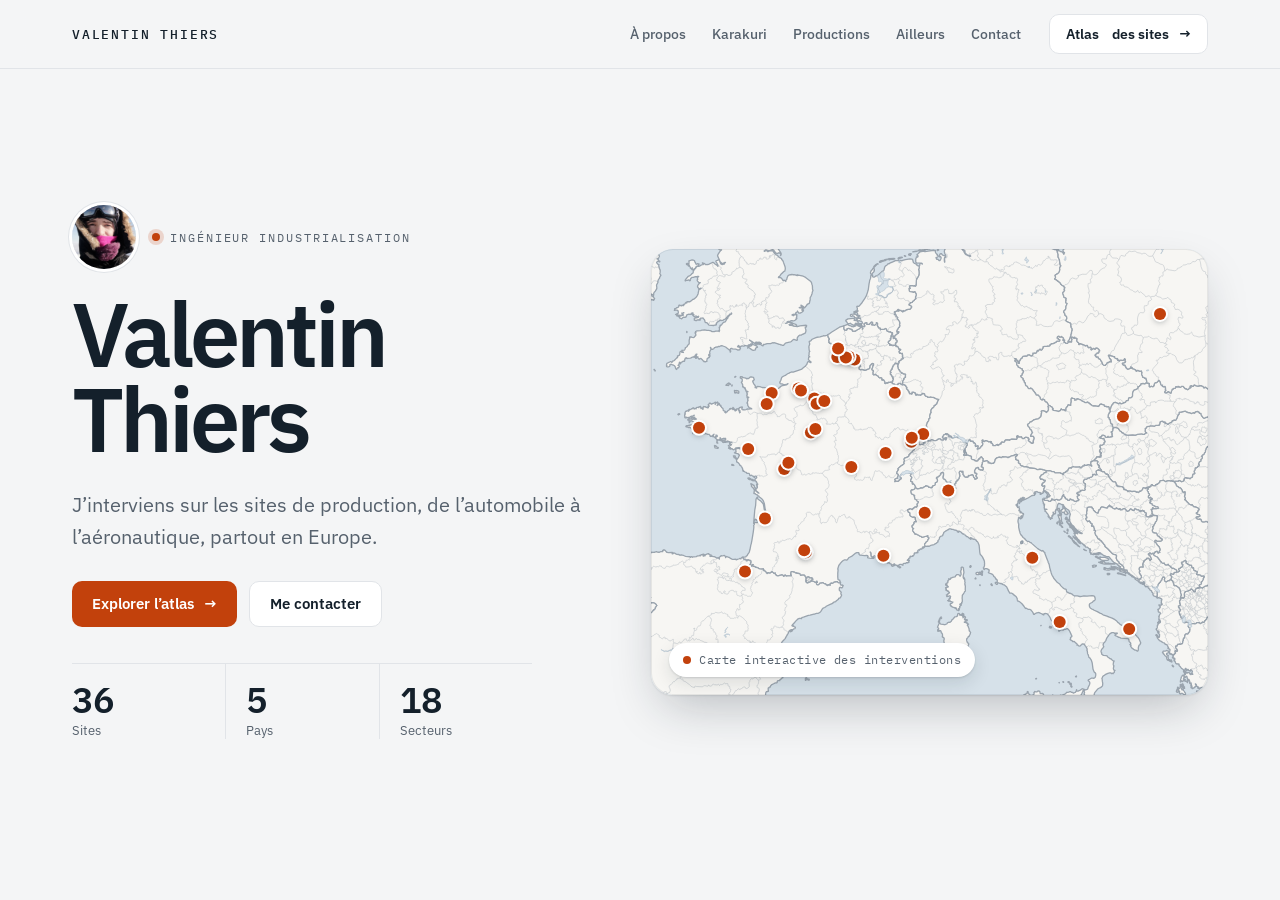
==== index.html @ 8c4d852d "Portfolio : profil, atlas des sites industriels et programmes rétro Co-Authored-By: Claude Opus 5.5 " ====
<!doctype html>
<html lang="fr">
<head>
<meta charset="utf-8">
<meta name="viewport" content="width=device-width, initial-scale=1">
<title>Valentin Thiers — Ingénieur industrialisation</title>
<meta name="description" content="Valentin Thiers, ingénieur industrialisation : Karakuri Kaizen®, amélioration continue et interventions sur sites de production en Europe.">
<link rel="icon" href="data:image/svg+xml,%3Csvg xmlns='http://www.w3.org/2000/svg' viewBox='0 0 32 32'%3E%3Ccircle cx='16' cy='16' r='11' fill='%23C2410C'/%3E%3C/svg%3E">
<link rel="preconnect" href="https://fonts.googleapis.com">
<link href="https://fonts.googleapis.com/css2?family=IBM+Plex+Mono:wght@400;500;600&family=IBM+Plex+Sans:wght@400;500;600;700&display=swap" rel="stylesheet">
<link rel="stylesheet" href="app/profil.css">
<link rel="stylesheet" href="app/retro/retro.css">
</head>
<body>

<header class="top">
  <div class="wrap top-in">
    <a class="brand mono" href="#/" id="brand"></a>
    <nav class="nav" aria-label="Pages">
      <button class="nav-menu" id="nav-menu" type="button" aria-expanded="false" aria-controls="nav-links">Menu</button>
      <div class="nav-links" id="nav-links"></div>
      <a class="btn-2" href="atlas.html" aria-label="Atlas des sites">Atlas<span class="hide-sm">&nbsp;des sites</span> <span aria-hidden="true">→</span></a>
    </nav>
  </div>
  <span class="prog" id="prog" aria-hidden="true"></span>
</header>

<!-- Chaque section est une page plein écran ; on passe de l'une à l'autre
     à la molette, au clavier (← →), d'un glissement du doigt ou via le menu. -->
<main class="stage" id="stage">

  <!-- Accueil -->
  <section class="page" id="accueil" aria-label="Accueil">
    <div class="page-in">
      <div class="hero wrap">
        <div class="hero-text">
          <div class="who">
            <img class="photo" id="photo" alt="" hidden>
            <div class="kicker mono"><span class="dot"></span><span id="fonction"></span></div>
          </div>
          <h1 id="nom"></h1>
          <p class="lead" id="accroche"></p>
          <div class="actions">
            <a class="btn" href="atlas.html">Explorer l’atlas <span aria-hidden="true">→</span></a>
            <a class="btn-2" href="#/contact" id="cta-contact">Me contacter</a>
          </div>
          <dl class="stats">
            <div><dt>Sites</dt><dd id="st-sites">0</dd></div>
            <div><dt>Pays</dt><dd id="st-countries">0</dd></div>
            <div><dt>Secteurs</dt><dd id="st-sectors">0</dd></div>
          </dl>
        </div>

        <a class="mini" id="mini" href="atlas.html" aria-label="Ouvrir l’atlas des sites industriels">
          <div class="mini-stage">
            <div class="mini-layer" id="mini-layer">
              <img id="mini-base" alt="" draggable="false">
              <img src="carte/regions.svg" class="mini-reg" alt="" draggable="false">
            </div>
            <div class="mini-dots" id="mini-dots"></div>
          </div>
          <span class="mini-tag mono" id="mini-tag"></span>
          <span class="mini-open">Ouvrir l’atlas <span aria-hidden="true">↗</span></span>
        </a>
      </div>
    </div>
  </section>

  <!-- À propos : quatre facettes -->
  <section class="page" id="a-propos" data-nav="À propos">
    <div class="page-in">
      <div class="quads">
        <article class="quad q-inge" id="q-inge">
          <div class="q-head">
            <p class="sec-label mono"><span class="sec-num"></span>À propos</p>
            <h2 class="q-title" id="qi-title"></h2>
            <p class="q-sub" id="qi-sub"></p>
          </div>
          <ol class="frise" id="qi-frise"></ol>
          <dl class="cartouche mono" id="qi-cart"></dl>
        </article>

        <article class="quad q-mont" id="q-mont">
          <div class="q-photos" id="qm-photos" aria-hidden="true"></div>
          <div class="q-head">
            <h2 class="q-title" id="qm-title"></h2>
            <p class="q-sub" id="qm-sub"></p>
          </div>
        </article>

        <article class="quad q-charp" id="q-charp">
          <div class="q-bg" id="qc-bg" aria-hidden="true"></div>
          <div class="q-head">
            <h2 class="q-title" id="qc-title"></h2>
            <p class="q-sub" id="qc-sub"></p>
          </div>
          <ul class="cotes" id="qc-cotes"></ul>
          <ul class="habs mono" id="qc-habs" aria-label="Habilitations"></ul>
        </article>

        <article class="quad q-code" id="q-code">
          <div class="q-head">
            <h2 class="q-title" id="qd-title"></h2>
            <p class="q-sub" id="qd-sub"></p>
          </div>
          <div class="term">
            <div class="term-bar mono" aria-hidden="true"><i></i><i></i><i></i><span>valentin@atlas : ~/fun-projects</span></div>
            <div class="term-body mono" id="qd-term"></div>
          </div>
        </article>
      </div>
    </div>
  </section>

  <!-- Karakuri Kaizen -->
  <section class="page" id="karakuri" data-nav="Karakuri">
    <div class="page-in band-light">
      <div class="kk-bg" id="kk-bg" aria-hidden="true" hidden></div>
      <div class="kk-bg2" id="kk-bg2" aria-hidden="true" hidden></div>
      <div class="sec wrap">
        <div class="sec-label mono"><span class="sec-num"></span>Karakuri Kaizen®</div>
        <div class="sec-body">
          <div class="kk-head">
            <h2 class="sec-title" id="kk-title"></h2>
            <p class="kk-intro" id="kk-intro"></p>
          </div>
          <ol class="steps" id="kk-steps"></ol>
          <dl class="figures" id="kk-figures"></dl>
          <article class="case" id="kk-case"></article>
        </div>
      </div>
    </div>
  </section>

  <!-- Productions -->
  <section class="page" id="productions" data-nav="Productions">
    <div class="page-in">
      <div class="sec wrap">
        <div class="pj-side">
          <div class="sec-label mono"><span class="sec-num"></span>Productions</div>
          <!-- figure en fond de colonne : estompée, révélée au clic -->
          <button class="pj-fig" id="pj-fig" type="button" aria-pressed="false" hidden>
            <img id="pj-fig-img" alt="" draggable="false">
            <span class="pj-cap"><span class="pj-num mono" id="pj-fig-num"></span><b id="pj-fig-title"></b><span id="pj-fig-text"></span></span>
          </button>
        </div>
        <div class="sec-body">
          <ul class="docs" id="pj-docs"></ul>
        </div>
      </div>
    </div>
  </section>

  <!-- Ailleurs -->
  <section class="page page-dark" id="ailleurs" data-nav="Ailleurs">
    <div class="page-in away">
      <div class="away-bgs" id="ai-bgs" aria-hidden="true"></div>
      <div class="away-shade" aria-hidden="true"></div>
      <div class="sec wrap">
        <div class="sec-label mono"><span class="sec-num"></span>Ailleurs</div>
        <div class="sec-body">
          <p class="away-intro" id="ai-intro"></p>
          <div class="away-grid">
            <ol class="away-list" id="ai-list"></ol>
            <div class="away-photo" id="ai-photos" aria-hidden="true"></div>
          </div>
        </div>
      </div>
    </div>
  </section>

  <!-- Contact -->
  <section class="page page-dark" id="contact" data-nav="Contact">
    <div class="page-in contact">
      <div class="wrap sec">
        <div class="sec-label mono"><span class="sec-num"></span>Contact</div>
        <div class="sec-body">
          <h2 class="c-title" id="c-title"></h2>
          <a class="c-mail" id="c-mail" hidden></a>
          <div class="c-links" id="c-links"></div>
          <p class="c-note mono" id="c-note"></p>
        </div>
      </div>
      <footer class="foot wrap mono">
        <span id="copy"></span>
        <span>Fond de carte : Natural Earth</span>
      </footer>
    </div>
  </section>
</main>
<script src="mes-sites.js"></script>
<script src="mon-profil.js"></script>
<script src="app/retro/tk-colors.js"></script>
<script src="app/retro/sources.js"></script>
<script src="app/retro/retro.js"></script>
<script src="app/profil.js"></script>
</body>
</html>
---- app/profil.css ----
/* Page profil — mêmes couleurs et polices que l'atlas */
:root {
  --accent: #C2410C;
  --page: #F4F5F6; --panel: #FFFFFF; --ink: #14202B; --muted: #56616D; --line: #E1E4E8;
  --chip: #ECEFF2; --sea: #D6E1E9;
  --band: #14202B; --band-ink: #F2F4F6; --band-muted: #A3AEB9; --band-line: #2A3743;
  --shadow: 0 1px 2px rgba(20,32,43,.10), 0 20px 50px -12px rgba(20,32,43,.28);
  --hover: rgba(120,130,140,.14);
}
:root[data-theme="dark"] {
  --page: #0B1117; --panel: #10171E; --ink: #E9EDF1; --muted: #9AA6B2; --line: #222D38;
  --chip: #1A232D; --sea: #0E151C;
  --band: #151D25; --band-ink: #E9EDF1; --band-muted: #9AA6B2; --band-line: #26313C;
  --shadow: 0 1px 2px rgba(0,0,0,.5), 0 20px 50px -12px rgba(0,0,0,.6);
  --hover: rgba(160,170,180,.14);
}

* { box-sizing: border-box; }
[hidden] { display: none !important; }
html, body { height: 100%; }
body {
  margin: 0; overflow: hidden; font-family: 'IBM Plex Sans', system-ui, -apple-system, 'Segoe UI', sans-serif;
  background: var(--page); color: var(--ink); -webkit-font-smoothing: antialiased;
}
.mono { font-family: 'IBM Plex Mono', ui-monospace, 'SFMono-Regular', Menlo, monospace; }
a { color: inherit; }
a:focus-visible { outline: 2px solid #2563EB; outline-offset: 3px; border-radius: 4px; }
.wrap { width: 100%; max-width: 1200px; margin: 0 auto; padding-left: 32px; padding-right: 32px; }

/* ---------- Boutons ---------- */
.btn, .btn-2 { height: 46px; padding: 0 20px; border-radius: 10px; display: inline-flex; align-items: center; gap: 10px; font-size: 15px; font-weight: 600; text-decoration: none; white-space: nowrap; transition: filter .15s, background-color .15s, transform .15s; }
.btn { background: var(--accent); color: #fff; }
.btn:hover { filter: brightness(1.08); }
.btn-2 { border: 1px solid var(--line); background: var(--panel); }
.btn-2:hover { background: var(--hover); }
.btn span, .btn-2 span { transition: transform .2s; }
.btn:hover span, .btn-2:hover span { transform: translateX(3px); }

/* ---------- En-tête ---------- */
.top { position: fixed; top: 0; left: 0; right: 0; z-index: 20; background: color-mix(in srgb, var(--page) 88%, transparent); backdrop-filter: saturate(1.4) blur(12px); -webkit-backdrop-filter: saturate(1.4) blur(12px); border-bottom: 1px solid var(--line); }
.prog { position: absolute; left: 0; bottom: -1px; height: 2px; width: 100%; background: var(--accent); transform-origin: left; transform: scaleX(var(--p, 0)); transition: transform .75s cubic-bezier(.65,0,.25,1); }
.top-in { height: 68px; display: flex; align-items: center; justify-content: space-between; gap: 16px; }
.brand { font-size: 13px; font-weight: 500; letter-spacing: .14em; text-transform: uppercase; text-decoration: none; }
.nav { display: flex; align-items: center; gap: 28px; font-size: 14px; font-weight: 500; }
.nav-links { display: flex; align-items: center; gap: 26px; }
.nav-links a { text-decoration: none; color: var(--muted); transition: color .15s; }
.nav-links a { position: relative; }
.nav-links a:hover, .nav-links a.on { color: var(--ink); }
.nav-links a.on::after { content: ''; position: absolute; left: 0; right: 0; bottom: -8px; height: 2px; border-radius: 2px; background: var(--accent); }
.nav .btn-2 { height: 40px; padding: 0 16px; font-size: 14px; }
.nav { position: relative; }
.nav-menu { display: none; height: 40px; padding: 0 14px; border: 1px solid var(--line); border-radius: 10px; background: var(--panel); color: var(--ink); font: inherit; font-size: 14px; font-weight: 500; cursor: pointer; }
.nav-menu[aria-expanded="true"] { background: var(--hover); }

/* ---------- Accueil ---------- */
.hero { display: grid; grid-template-columns: minmax(0, 1fr) minmax(0, 1.08fr); align-items: center; gap: 64px; padding-top: 40px; padding-bottom: 64px; }
.hero-text { display: flex; flex-direction: column; gap: 28px; }
.who { display: flex; align-items: center; gap: 16px; }
.photo { width: 64px; height: 64px; border-radius: 50%; object-fit: cover; box-shadow: 0 0 0 3px var(--panel), 0 0 0 4px var(--line); }
.kicker { display: flex; align-items: center; gap: 10px; font-size: 12px; letter-spacing: .16em; text-transform: uppercase; color: var(--muted); }
.kicker .dot { width: 8px; height: 8px; border-radius: 50%; background: var(--accent); box-shadow: 0 0 0 4px color-mix(in srgb, var(--accent) 18%, transparent); }
h1 { margin: -6px 0 0; font-size: clamp(48px, 7vw, 96px); line-height: .95; font-weight: 600; letter-spacing: -.045em; text-wrap: balance; }
.lead { margin: 0; max-width: 30em; font-size: clamp(18px, 1.6vw, 21px); line-height: 1.55; color: var(--muted); text-wrap: pretty; }
.actions { display: flex; flex-wrap: wrap; gap: 12px; }
.stats { margin: 8px 0 0; display: grid; grid-template-columns: repeat(3, minmax(0, 1fr)); max-width: 460px; border-top: 1px solid var(--line); }
.stats > div { padding: 18px 0 0 20px; border-left: 1px solid var(--line); display: flex; flex-direction: column-reverse; gap: 4px; }
.stats > div:first-child { padding-left: 0; border-left: 0; }
.stats dd { margin: 0; font-size: 36px; font-weight: 600; letter-spacing: -.03em; line-height: 1; font-variant-numeric: tabular-nums; }
.stats dt { font-size: 13px; color: var(--muted); }

/* ---------- Aperçu de la carte ---------- */
.mini { position: relative; display: block; aspect-ratio: 5 / 4; border-radius: 22px; overflow: hidden; background: var(--sea); box-shadow: var(--shadow); text-decoration: none; isolation: isolate; transition: transform .35s cubic-bezier(.2,.7,.2,1), box-shadow .35s; }
.mini:hover { transform: translateY(-4px); }
.mini::after { content: ''; position: absolute; inset: 0; border-radius: inherit; box-shadow: inset 0 0 0 1px rgba(20,32,43,.08); pointer-events: none; z-index: 3; }
.mini-stage { position: absolute; inset: 0; transition: transform 1.2s cubic-bezier(.2,.7,.2,1); }
.mini:hover .mini-stage { transform: scale(1.04); }
.mini-layer { position: absolute; pointer-events: none; }
.mini-layer img { position: absolute; inset: 0; width: 100%; height: 100%; max-width: none; user-select: none; }
.mini-reg { opacity: .55; }
.mini-dots { position: absolute; inset: 0; }
.mini-dot { position: absolute; left: 0; top: 0; width: 0; height: 0; }
.mini-dot::before { content: ''; position: absolute; left: -6px; top: -6px; width: 12px; height: 12px; border-radius: 50%; background: var(--accent); box-shadow: 0 0 0 2px #fff, 0 2px 6px rgba(10,20,30,.35); transform: scale(0); animation: pop .5s cubic-bezier(.3,1.6,.5,1) forwards; animation-delay: var(--d); }
.mini-dot::after { content: ''; position: absolute; left: -6px; top: -6px; width: 12px; height: 12px; border-radius: 50%; background: var(--accent); opacity: 0; animation: ping 2.8s ease-out infinite; animation-delay: calc(var(--d) + 1.2s); }
@keyframes pop { to { transform: scale(1); } }
@keyframes ping { 0% { transform: scale(1); opacity: .45; } 70%, 100% { transform: scale(3.2); opacity: 0; } }
.mini-tag, .mini-open { position: absolute; z-index: 2; height: 34px; padding: 0 14px; border-radius: 999px; display: inline-flex; align-items: center; gap: 8px; background: var(--panel); color: var(--ink); box-shadow: 0 1px 2px rgba(20,32,43,.14), 0 6px 18px rgba(20,32,43,.12); }
.mini-tag { left: 18px; bottom: 18px; font-size: 12px; letter-spacing: .04em; color: var(--muted); }
.mini-tag::before { content: ''; width: 8px; height: 8px; border-radius: 50%; background: var(--accent); }
.mini-open { right: 18px; top: 18px; font-size: 13px; font-weight: 600; opacity: 0; transform: translateY(-4px); transition: opacity .25s, transform .25s; }
.mini:hover .mini-open, .mini:focus-visible .mini-open { opacity: 1; transform: none; }

/* ---------- Pages ----------
   Chaque page défile pour son propre compte. La suivante entre par la droite et
   recouvre la précédente, qui recule légèrement. */
.stage { position: fixed; top: 68px; left: 0; right: 0; bottom: 0; overflow: hidden; }
.page { position: absolute; inset: 0; overflow-x: hidden; overflow-y: auto; overscroll-behavior: contain; scrollbar-width: thin; background: var(--page);
  transform: translateX(100%); visibility: hidden; box-shadow: -40px 0 80px -20px rgba(10,16,22,.25);
  transition: transform .8s cubic-bezier(.65,0,.25,1), opacity .8s ease, visibility 0s .8s; }
.page.past { transform: translateX(-28%); opacity: .35; }
.page.on { transform: none; opacity: 1; visibility: visible; transition: transform .8s cubic-bezier(.65,0,.25,1), opacity .8s ease, visibility 0s; }
.page.instant, .page.instant.on { transition: none; }
.page:focus { outline: none; }
.page-in { position: relative; min-height: 100%; display: flex; flex-direction: column; justify-content: center; }
.page-dark { background: #0E151C; }

/* contenu qui arrive avec la page */
.page.on .sec-label, .page.on .sec-body > * { animation: rise .7s cubic-bezier(.2,.7,.2,1) both; animation-delay: .35s; }
.page.on .sec-body > :nth-child(2) { animation-delay: .42s; }
.page.on .sec-body > :nth-child(3) { animation-delay: .49s; }
.page.on .sec-body > :nth-child(4) { animation-delay: .56s; }
.page.on .sec-body > :nth-child(n+5) { animation-delay: .63s; }

/* ---------- Sections ---------- */
.sec { display: grid; grid-template-columns: 220px minmax(0, 1fr); gap: 48px; padding-top: 72px; padding-bottom: 72px; }
.sec-label { display: flex; align-items: baseline; gap: 14px; font-size: 12px; letter-spacing: .16em; text-transform: uppercase; color: var(--muted); }
.sec-label span { color: var(--accent); font-weight: 600; }
.sec-body { display: flex; flex-direction: column; gap: 48px; min-width: 0; }
.k { margin: 0; font-size: 11px; font-weight: 500; letter-spacing: .14em; text-transform: uppercase; color: var(--muted); }

/* ---------- À propos : quatre quadrants ---------- */
#a-propos .page-in { height: 100%; }
.quads { flex: 1; height: 100%; display: grid; grid-template-columns: 1fr 1fr; grid-template-rows: minmax(0, 1fr) minmax(0, 1fr); }
@media (max-height: 640px) and (min-width: 961px) {
  #a-propos .page-in { height: auto; min-height: 100%; }
  .quads { height: auto; grid-template-rows: auto auto; }
  .q-mont, .q-charp { min-height: 340px; }
}
.quad { position: relative; min-width: 0; min-height: 0; overflow: hidden; isolation: isolate; display: flex; flex-direction: column; gap: 18px; padding: 30px clamp(24px, 3.2vw, 48px); }
.quad > * { transition: opacity .4s ease; }
.page.on .quad { animation: rise .7s cubic-bezier(.2,.7,.2,1) both; animation-delay: .3s; }
.page.on .quad:nth-child(2) { animation-delay: .38s; } .page.on .quad:nth-child(3) { animation-delay: .46s; } .page.on .quad:nth-child(4) { animation-delay: .54s; }
.q-head { position: relative; display: flex; flex-direction: column; gap: 6px; }
.q-head .sec-label { margin: 0 0 10px; }
.q-title { margin: 0; font-size: clamp(30px, 3.4vw, 48px); line-height: 1; font-weight: 600; letter-spacing: -.035em; }
.q-sub { margin: 0; font-size: 15px; line-height: 1.5; color: var(--muted); max-width: 26em; }

/* Ingé : plan coté */
.q-inge { --grid: color-mix(in srgb, var(--ink) 6%, transparent); background-color: var(--panel);
  background-image: linear-gradient(var(--grid) 1px, transparent 1px), linear-gradient(90deg, var(--grid) 1px, transparent 1px); background-size: 24px 24px; background-position: -1px -1px;
  border-right: 1px solid var(--line); border-bottom: 1px solid var(--line); }
.frise { position: relative; margin: auto 0; padding: 0; height: 128px; flex: none; list-style: none; display: flex; justify-content: space-between; }
.frise::before { content: ''; position: absolute; left: 0; right: 0; top: 50%; height: 1px; background: var(--ink); }
.frise::after { content: ''; position: absolute; inset: calc(50% - 5px) 0 auto; height: 11px; border-left: 1px solid var(--ink); border-right: 1px solid var(--ink); }
.frise li { position: relative; flex: 1; display: flex; justify-content: center; }
.frise li::before { content: ''; position: absolute; top: 50%; left: 50%; width: 9px; height: 9px; margin: -4px 0 0 -4px; border-radius: 50%; background: var(--panel); border: 1.5px solid var(--accent); z-index: 1; }
.frise .y { position: absolute; left: 50%; transform: translateX(-50%); font-size: 12px; font-weight: 600; color: var(--accent); white-space: nowrap; }
.frise .t { position: absolute; left: 50%; transform: translateX(-50%); width: max-content; max-width: 132px; font-size: 12.5px; line-height: 1.3; text-align: center; color: var(--ink); }
.frise li:nth-child(odd) .y { bottom: calc(50% + 10px); } .frise li:nth-child(odd) .t { bottom: calc(50% + 28px); }
.frise li:nth-child(even) .y { top: calc(50% + 10px); } .frise li:nth-child(even) .t { top: calc(50% + 28px); }
.cartouche { flex: none; margin: 0; display: flex; border: 1px solid var(--ink); font-size: 11px; text-transform: uppercase; letter-spacing: .06em; background: var(--panel); }
.cartouche > div { flex: 1 1 auto; display: flex; flex-direction: column; gap: 2px; padding: 5px 10px; border-left: 1px solid var(--ink); min-width: 0; }
.cartouche > div:first-child { border-left: 0; flex-grow: 2; }
.cartouche dt { font-size: 9.5px; color: var(--muted); }
.cartouche dd { margin: 0; white-space: nowrap; overflow: hidden; text-overflow: ellipsis; }

/* Montagne : photos plein cadre en fondu */
.q-mont { background: #dfe5ea; border-bottom: 1px solid var(--line); }
.q-photos, .q-bg { position: absolute; inset: 0; z-index: -1; }
.q-photos img { position: absolute; inset: 0; width: 100%; height: 100%; object-fit: cover; opacity: 0; transform: scale(1.06); transition: opacity 1.4s ease, transform 7s ease-out; }
.q-photos img.on { opacity: 1; transform: none; }
.q-mont .q-photos::after { content: ''; position: absolute; inset: 0; background: linear-gradient(160deg, rgba(255,255,255,.82) 0%, rgba(255,255,255,.35) 32%, transparent 55%); }
.q-mont .q-title, .q-mont .q-sub { color: #14202B; }
.q-dots { position: absolute; left: clamp(24px, 3.2vw, 48px); bottom: 26px; display: flex; gap: 6px; }
.q-dots i { width: 18px; height: 3px; border-radius: 2px; background: rgba(255,255,255,.55); box-shadow: 0 0 0 1px rgba(0,0,0,.08); transition: background-color .4s, width .4s; }
.q-dots i.on { width: 30px; background: #fff; }

/* Charpente : ouvrage et cotes */
.q-charp { color: #F2F4F6; background: #2a2118; border-right: 1px solid var(--line); }
.q-bg { background: var(--img) center 40% / cover no-repeat; }
.q-charp .q-bg::after { content: ''; position: absolute; inset: 0; background: linear-gradient(90deg, rgba(14,10,6,.86) 0%, rgba(14,10,6,.6) 55%, rgba(14,10,6,.25) 100%); }
.q-charp .q-sub { color: rgba(242,244,246,.75); }
.cotes { margin: auto 0 0; padding: 0; list-style: none; display: flex; flex-wrap: wrap; gap: 18px 36px; }
.cotes li { display: flex; flex-direction: column; gap: 6px; min-width: 120px; }
.cotes b { position: relative; align-self: flex-start; padding: 0 10px 8px; font-size: clamp(26px, 2.6vw, 36px); font-weight: 600; letter-spacing: -.03em; line-height: 1; white-space: nowrap; }
.cotes b::after { content: ''; position: absolute; left: 0; right: 0; bottom: 0; height: 9px; border: solid #F08A5D; border-width: 0 1px; background: linear-gradient(#F08A5D, #F08A5D) center / 100% 1px no-repeat; }
.cotes span { font-size: 13px; line-height: 1.4; color: rgba(242,244,246,.75); max-width: 16em; }
.cotes:last-child { margin-bottom: 0; }
/* habilitations : plaquettes gravées, comme sur une machine */
.habs { margin: 0; padding: 0; list-style: none; display: flex; flex-wrap: wrap; gap: 6px; }
.habs li { display: inline-flex; align-items: center; gap: 7px; height: 26px; padding: 0 10px; border-radius: 3px; font-size: 10.5px; font-weight: 500; letter-spacing: .08em; text-transform: uppercase; white-space: nowrap;
  color: #F2F4F6; background: rgba(14,10,6,.55); border: 1px solid rgba(242,244,246,.35); backdrop-filter: blur(4px); -webkit-backdrop-filter: blur(4px); }
.habs li::before { content: ''; width: 5px; height: 5px; border-radius: 50%; background: #F08A5D; }

/* Code & IA : terminal */
.q-code { background: #0E151C; color: #E6EDF3; }
.q-code .q-sub { color: #8B98A5; }
.term { flex: 1; min-height: 0; display: flex; flex-direction: column; border-radius: 10px; overflow: hidden; background: #070B0F; box-shadow: 0 0 0 1px #1E2934, 0 20px 40px -20px rgba(0,0,0,.7); }
.term-bar { flex: none; display: flex; align-items: center; gap: 6px; height: 30px; padding: 0 12px; background: #141C24; font-size: 11.5px; color: #8B98A5; }
.term-bar i { width: 10px; height: 10px; border-radius: 50%; background: #2B3640; }
.term-bar i:first-child { background: #F26B5B; } .term-bar i:nth-child(2) { background: #F5BE4F; } .term-bar i:nth-child(3) { background: #5BC160; }
.term-bar span { margin-left: 8px; }
.term-body { flex: 1; min-height: 0; overflow: auto; padding: 14px 16px; font-size: 13px; line-height: 1.7; scrollbar-width: thin; }
.term-body .ln { display: block; white-space: pre-wrap; }
.term-body .p { color: #5BC160; }
.term-body .cm { color: #6E7C8A; }
.term-run { display: grid; grid-template-columns: auto auto 1fr; gap: 12px; width: 100%; margin: 2px 0; padding: 4px 8px; border: 0; border-radius: 6px; background: none; color: #E6EDF3; font: inherit; text-align: left; cursor: pointer; transition: background-color .15s; }
.term-run:hover, .term-run:focus-visible { background: rgba(240,138,93,.14); outline: none; }
.term-run .go-ico { color: #F08A5D; }
.term-run .f { color: #F5BE4F; }
.term-run .d { color: #8B98A5; overflow: hidden; text-overflow: ellipsis; white-space: nowrap; }
.term-run:hover .d::after { content: '  → lancer'; color: #F08A5D; }
.caret { display: inline-block; width: .6em; height: 1.1em; vertical-align: -2px; background: #E6EDF3; animation: blink 1s steps(1) infinite; }
@keyframes blink { 50% { opacity: 0; } }

/* ---------- Karakuri Kaizen ---------- */
.band-light { overflow: hidden; background: var(--panel); }
.band-light .sec { position: relative; }
/* photo de terrain en demi-fond : fondue vers la gauche et vers le bas */
.kk-bg { position: absolute; top: 0; right: 0; width: min(44vw, 720px); height: 620px; background: var(--img) center 30% / cover no-repeat; opacity: .8;
  -webkit-mask-image: linear-gradient(to right, transparent 0%, #000 65%), linear-gradient(to bottom, #000 30%, transparent 92%);
  -webkit-mask-composite: source-in; mask-image: linear-gradient(to right, transparent 0%, #000 65%), linear-gradient(to bottom, #000 30%, transparent 92%); mask-composite: intersect; }
:root[data-theme="dark"] .kk-bg { opacity: .55; }
/* second demi-fond, en miroir : en bas à gauche, fondu vers la droite et vers le haut */
.kk-bg2 { position: absolute; bottom: 0; left: 0; width: min(38vw, 620px); height: 780px; background: var(--img) center 40% / cover no-repeat; opacity: .75;
  -webkit-mask-image: linear-gradient(to left, transparent 0%, #000 60%), linear-gradient(to top, #000 35%, transparent 95%);
  -webkit-mask-composite: source-in; mask-image: linear-gradient(to left, transparent 0%, #000 60%), linear-gradient(to top, #000 35%, transparent 95%); mask-composite: intersect; }
:root[data-theme="dark"] .kk-bg2 { opacity: .5; }
.sec-title { margin: 0; font-size: clamp(34px, 4.4vw, 58px); line-height: 1.02; font-weight: 600; letter-spacing: -.035em; text-wrap: balance; }
.kk-head { display: flex; flex-direction: column; gap: 22px; max-width: 560px; }
.kk-intro { margin: 0; font-size: clamp(18px, 1.6vw, 20px); line-height: 1.6; color: var(--muted); text-wrap: pretty; }
.kk-bg:not([hidden]) ~ .sec .kk-head { text-shadow: 0 0 18px var(--panel), 0 0 2px var(--panel); }
.steps { margin: 0; padding: 0; list-style: none; display: grid; grid-template-columns: repeat(4, minmax(0, 1fr)); gap: 28px; }
.steps li { position: relative; display: flex; flex-direction: column; gap: 8px; padding-top: 22px; border-top: 1px solid var(--line); }
.steps li::before { content: ''; position: absolute; left: 0; top: -1px; width: 32px; height: 2px; background: var(--accent); }
.steps .n { font-size: 12px; font-weight: 600; letter-spacing: .1em; color: var(--accent); }
.steps h3 { margin: 0; font-size: 19px; font-weight: 600; letter-spacing: -.01em; }
.steps p { margin: 0; font-size: 15px; line-height: 1.55; color: var(--muted); text-wrap: pretty; }
.figures { margin: 0; display: grid; grid-template-columns: repeat(3, minmax(0, 1fr)); border-top: 1px solid var(--line); border-bottom: 1px solid var(--line); }
.figures > div { display: flex; flex-direction: column-reverse; justify-content: flex-end; gap: 8px; padding: 26px 24px; border-left: 1px solid var(--line); }
.figures > div:first-child { padding-left: 0; border-left: 0; }
.figures dd { margin: 0; font-size: clamp(40px, 4.6vw, 60px); font-weight: 600; line-height: 1; letter-spacing: -.04em; color: var(--accent); font-variant-numeric: tabular-nums; }
.figures dt { max-width: 15em; font-size: 14px; line-height: 1.45; color: var(--muted); }
.case { display: grid; grid-template-columns: minmax(0, 1.2fr) minmax(0, 1fr); gap: 20px 48px; align-items: center; padding: 32px; border-radius: 18px; background: var(--page); border: 1px solid var(--line); }
.case-main { display: flex; flex-direction: column; gap: 12px; }
.case .k { color: var(--accent); }
.case h3 { margin: 0; font-size: 22px; line-height: 1.25; font-weight: 600; letter-spacing: -.015em; text-wrap: balance; }
.case p { margin: 0; font-size: 15px; line-height: 1.6; color: var(--muted); text-wrap: pretty; }
.case ul { margin: 0; padding: 0; list-style: none; display: flex; flex-direction: column; }
.case li { display: flex; align-items: baseline; gap: 12px; padding: 12px 0; border-top: 1px solid var(--line); font-size: 15px; font-weight: 500; }
.case li:first-child { border-top: 0; }
.case li::before { content: ''; flex: none; width: 7px; height: 7px; border-radius: 50%; background: var(--accent); transform: translateY(-2px); }

/* ---------- Projets ---------- */
.docs:empty { display: none; }
.ctx { margin: 0; font-size: 11.5px; letter-spacing: .08em; text-transform: uppercase; color: var(--muted); }
.doc h3 { margin: 0; font-size: 20px; line-height: 1.25; font-weight: 600; letter-spacing: -.015em; text-wrap: balance; }
.doc p.t { margin: 0; font-size: 15px; line-height: 1.6; color: var(--muted); text-wrap: pretty; }
.go { display: inline-flex; align-items: center; gap: 8px; font-size: 14px; font-weight: 600; color: var(--accent); text-decoration: none; white-space: nowrap; }
.go span { transition: transform .2s; }
.go:hover { text-decoration: underline; text-underline-offset: 4px; }
.go:hover span { transform: translate(2px, -2px); }
.lock { display: inline-flex; align-items: center; gap: 8px; height: 30px; padding: 0 12px; border-radius: 999px; font-size: 12.5px; font-weight: 500; color: var(--muted); background: var(--chip); white-space: nowrap; }
.docs { margin: 0; padding: 0; list-style: none; display: flex; flex-direction: column; }
.doc { display: grid; grid-template-columns: 200px minmax(0, 1fr) auto; gap: 8px 32px; align-items: start; padding: 26px 0; border-top: 1px solid var(--line); }
.doc:last-child { border-bottom: 1px solid var(--line); }
.doc .ctx { padding-top: 5px; line-height: 1.6; }
.doc > div { display: flex; flex-direction: column; gap: 8px; }
.doc .act { padding-top: 2px; align-items: flex-start; }
/* figure en fond de colonne (Productions) : estompée au repos, en pleine opacité au clic */
.pj-side { display: flex; flex-direction: column; min-height: 100%; }
.pj-fig { margin: auto 0; position: relative; display: flex; flex-direction: column; align-items: flex-start; gap: 14px; width: calc(100% + 32px); padding: 0; border: 0; background: none; color: inherit; font: inherit; text-align: left; cursor: zoom-in; }
.pj-fig[aria-pressed="true"] { cursor: zoom-out; }
.pj-fig img { width: 100%; height: auto; mix-blend-mode: multiply; opacity: .24; filter: grayscale(1); transform: rotate(-6deg) scale(.96); transform-origin: 20% 80%;
  transition: opacity .8s ease, filter .8s ease, transform 1s cubic-bezier(.2,.7,.2,1); user-select: none; }
.pj-fig[aria-pressed="true"] img { opacity: 1; filter: none; transform: rotate(0) scale(1.12); }
.pj-cap { display: flex; flex-direction: column; gap: 3px; }
.pj-num { font-size: 11px; letter-spacing: .14em; text-transform: uppercase; color: var(--muted); }
.pj-cap b { font-size: 16px; font-weight: 600; letter-spacing: -.01em; }
.pj-cap b, .pj-cap > span:last-child { opacity: 0; transform: translateY(-6px); transition: opacity .5s ease .2s, transform .6s cubic-bezier(.2,.7,.2,1) .2s; }
.pj-cap > span:last-child { font-size: 13.5px; line-height: 1.45; color: var(--muted); }
.pj-fig[aria-pressed="true"] .pj-cap b, .pj-fig[aria-pressed="true"] .pj-cap > span:last-child { opacity: 1; transform: none; }
.pj-fig:focus-visible { outline: 2px solid #2563EB; outline-offset: 4px; border-radius: 8px; }
:root[data-theme="dark"] .pj-fig img { mix-blend-mode: screen; filter: grayscale(1) invert(1); }
:root[data-theme="dark"] .pj-fig[aria-pressed="true"] img { filter: invert(1) hue-rotate(180deg); }

/* ---------- Ailleurs : fonds plein cadre au survol ---------- */
.away { overflow: hidden; isolation: isolate; background: #0E151C; color: #F2F4F6; }
.away .sec { position: relative; }
.away .sec-label { color: rgba(242,244,246,.6); }
.away-bgs, .away-shade { position: absolute; inset: 0; z-index: -1; }
.away-bg { position: absolute; inset: 0; background: var(--img) center / cover no-repeat; opacity: 0; transform: scale(1.06); transition: opacity 1s ease, transform 6s cubic-bezier(.2,.7,.2,1); }
.away-bg.on { opacity: 1; transform: none; }
.away-shade { background: linear-gradient(90deg, rgba(9,14,19,.92) 0%, rgba(9,14,19,.78) 42%, rgba(9,14,19,.42) 100%), linear-gradient(0deg, rgba(9,14,19,.55), transparent 40%); }
.away-intro { margin: 0; max-width: 32em; font-size: clamp(18px, 1.7vw, 22px); line-height: 1.5; color: rgba(242,244,246,.78); text-wrap: pretty; }
.away-grid { display: grid; grid-template-columns: minmax(0, 1fr) 280px; gap: 56px; align-items: center; }
.away-list { margin: 0; padding: 0; list-style: none; display: flex; flex-direction: column; }
.away-item { width: 100%; display: grid; grid-template-columns: 112px minmax(0, 1fr); align-items: baseline; gap: 4px 20px; padding: 16px 0; border: 0; border-top: 1px solid rgba(255,255,255,.12); background: none; color: inherit; font: inherit; text-align: left; cursor: pointer; opacity: .45; transition: opacity .3s; }
.away-list li:last-child .away-item { border-bottom: 1px solid rgba(255,255,255,.12); }
.away-item:hover, .away-item.on { opacity: 1; }
.away-item:focus-visible { outline: 2px solid #fff; outline-offset: 2px; }
.away-year { font-size: 12px; letter-spacing: .1em; color: rgba(242,244,246,.7); }
.away-item.on .away-year { color: color-mix(in srgb, var(--accent) 65%, #fff); }
.away-name { font-size: clamp(26px, 3vw, 38px); font-weight: 600; line-height: 1.1; letter-spacing: -.025em; }
.away-text { grid-column: 2; max-height: 0; overflow: hidden; font-size: 15px; color: rgba(242,244,246,.72); transition: max-height .35s ease, margin .35s ease; }
.away-item.on .away-text { max-height: 3em; margin-top: 4px; }
.away-photo { position: relative; aspect-ratio: 4 / 5; border-radius: 16px; overflow: hidden; box-shadow: 0 30px 60px -20px rgba(0,0,0,.6); background: rgba(255,255,255,.06); }
.away-photo img { position: absolute; inset: 0; width: 100%; height: 100%; object-fit: cover; opacity: 0; transform: scale(1.04); transition: opacity .6s ease, transform 1.2s cubic-bezier(.2,.7,.2,1); }
.away-photo img.on { opacity: 1; transform: none; }
.away-photo:empty { display: none; }

/* ---------- Contact ---------- */
.contact { background: var(--band); color: var(--band-ink); }
.contact .sec { flex: 1; align-content: center; }
.contact .sec-label { color: var(--band-muted); }
.contact .sec-body { gap: 28px; }
.c-title { margin: 0; max-width: 16em; font-size: clamp(34px, 4.6vw, 60px); line-height: 1.05; font-weight: 600; letter-spacing: -.035em; text-wrap: balance; }
.c-mail { align-self: flex-start; display: inline-flex; align-items: center; gap: 14px; font-size: clamp(20px, 2.6vw, 32px); font-weight: 500; letter-spacing: -.01em; text-decoration: none; padding-bottom: 6px; background: linear-gradient(var(--accent), var(--accent)) left bottom / 0 2px no-repeat, linear-gradient(var(--band-line), var(--band-line)) left bottom / 100% 2px no-repeat; transition: background-size .35s cubic-bezier(.2,.7,.2,1); overflow-wrap: anywhere; }
.c-mail:hover { background-size: 100% 2px, 100% 2px; }
.c-mail span { color: var(--accent); transition: transform .2s; }
.c-mail:hover span { transform: translate(3px, -3px); }
.c-links { display: flex; flex-wrap: wrap; gap: 12px; }
.c-links:empty { display: none; }
.c-links a, .c-links span { height: 44px; padding: 0 18px; border-radius: 10px; display: inline-flex; align-items: center; gap: 10px; font-size: 14px; font-weight: 500; text-decoration: none; border: 1px solid var(--band-line); color: var(--band-ink); transition: background-color .15s, border-color .15s; }
.c-links a:hover { background: rgba(255,255,255,.06); border-color: var(--band-muted); }
.c-links svg { flex: none; color: var(--band-muted); }
.c-note { margin: 0; font-size: 12px; letter-spacing: .1em; text-transform: uppercase; color: var(--band-muted); }
.c-note:empty { display: none; }

/* ---------- Pied de page ---------- */
.foot { display: flex; flex-wrap: wrap; gap: 8px 24px; padding-top: 24px; padding-bottom: 28px; font-size: 12px; color: var(--band-muted); border-top: 1px solid var(--band-line); }


.hero-text > * { animation: rise .8s cubic-bezier(.2,.7,.2,1) both; }
.hero-text > :nth-child(2) { animation-delay: .06s; }
.hero-text > :nth-child(3) { animation-delay: .12s; }
.hero-text > :nth-child(4) { animation-delay: .18s; }
.hero-text > :nth-child(5) { animation-delay: .24s; }
.mini { animation: rise 1s .15s cubic-bezier(.2,.7,.2,1) both; }
@keyframes rise { from { opacity: 0; transform: translateY(14px); } to { opacity: 1; transform: none; } }

@media (prefers-reduced-motion: reduce) {
  .page, .page.on { transition: none !important; }
  *, *::before, *::after { animation-duration: .01ms !important; animation-delay: 0s !important; animation-iteration-count: 1 !important; transition-duration: .01ms !important; }
  .mini-dot::after { display: none; }
}

/* ---------- Écrans étroits ---------- */
@media (max-width: 960px) {
  .hero { grid-template-columns: minmax(0, 1fr); gap: 40px; padding-top: 40px; padding-bottom: 56px; }
  .sec { grid-template-columns: minmax(0, 1fr); gap: 28px; padding-top: 48px; padding-bottom: 56px; }
  #a-propos .page-in { height: auto; min-height: 100%; }
  .quads { height: auto; grid-template-columns: minmax(0, 1fr); grid-template-rows: none; }
  .quad { min-height: 0; padding: 32px 24px; }
  .q-inge { border-right: 0; }
  .q-mont { min-height: 62svh; }
  .q-charp { min-height: 56svh; border-right: 0; }
  .frise { flex-direction: column; gap: 14px; height: auto; padding: 4px 0 4px 26px; margin: 0; }
  .frise::before { left: 4px; right: auto; top: 0; bottom: 0; width: 1px; height: auto; }
  .frise::after { display: none; }
  .frise li { display: grid; grid-template-columns: 48px 1fr; gap: 12px; justify-content: start; }
  .frise li::before { left: -22px; top: 9px; margin: -4px 0 0 0; }
  .frise .y, .frise .t { position: static; transform: none; max-width: none; text-align: left; }
  .cartouche { flex-wrap: wrap; }
  .cartouche > div { flex: 1 1 40%; border-left: 0; border-top: 1px solid var(--ink); }
  .cartouche > div:nth-child(-n+2) { border-top: 0; }
  .cartouche > div:nth-child(even) { border-left: 1px solid var(--ink); }
  .steps { grid-template-columns: repeat(2, minmax(0, 1fr)); gap: 32px 28px; }
  .pj-side { display: contents; }
  .pj-fig { order: 2; width: min(360px, 80%); margin-top: 8px; }
  .kk-bg { position: relative; width: 100%; height: 300px; opacity: .85; -webkit-mask-image: linear-gradient(to bottom, #000 40%, transparent); mask-image: linear-gradient(to bottom, #000 40%, transparent); }
  .kk-bg:not([hidden]) ~ .sec { margin-top: -140px; }
  .kk-bg2 { width: 100%; height: 420px; opacity: .55; -webkit-mask-image: linear-gradient(to top, #000 20%, transparent); mask-image: linear-gradient(to top, #000 20%, transparent); }
  .kk-head { max-width: none; }
  .case { grid-template-columns: minmax(0, 1fr); }
  .away-grid { grid-template-columns: minmax(0, 1fr); }
  .away-photo { display: none; }
}
@media (max-width: 1080px) {
  .nav-menu { display: inline-flex; align-items: center; }
  .nav-links { display: none; position: absolute; right: 0; top: calc(100% + 10px); z-index: 30; min-width: 200px; padding: 6px; flex-direction: column; align-items: stretch; gap: 0;
    background: var(--panel); border: 1px solid var(--line); border-radius: 12px; box-shadow: 0 12px 32px -8px rgba(20,32,43,.25); }
  .nav-links.open { display: flex; }
  .nav-links a { padding: 11px 14px; border-radius: 8px; color: var(--ink); }
  .nav-links a:hover { background: var(--hover); }
  .nav-links a.on { color: var(--accent); }
  .nav-links a.on::after { display: none; }
}
@media (max-width: 640px) {
  .wrap { padding-left: 16px; padding-right: 16px; }
  .nav { gap: 8px; }
  .hide-sm { display: none; }
  .brand { white-space: nowrap; letter-spacing: .1em; }
  .hero, .sec { padding-bottom: 48px; }
  .stats dd { font-size: 30px; }
  .mini { aspect-ratio: 1 / 1; border-radius: 18px; }
  .mini-open { opacity: 1; transform: none; }
  .steps { grid-template-columns: minmax(0, 1fr); gap: 28px; }
  .figures { grid-template-columns: minmax(0, 1fr); }
  .figures > div { padding: 20px 0; border-left: 0; border-top: 1px solid var(--line); }
  .figures > div:first-child { border-top: 0; }
  .case { padding: 22px; }
  .doc { grid-template-columns: minmax(0, 1fr); }
  /* Ailleurs : chaque voyage devient un bandeau avec son propre fond */
  .away-bgs { display: none; }
  .away-shade { background: none; }
  .away-list { gap: 10px; }
  .away-item, .away-list li:last-child .away-item { position: relative; overflow: hidden; isolation: isolate; min-height: 150px; align-content: end; grid-template-columns: minmax(0, 1fr); padding: 18px; border: 0; border-radius: 14px; opacity: 1; background: #1B232C var(--img) center / cover no-repeat; }
  .away-item::before { content: ''; position: absolute; inset: 0; z-index: -1; background: linear-gradient(0deg, rgba(9,14,19,.85), rgba(9,14,19,.25)); }
  .away-item .away-text { grid-column: 1; max-height: none; margin-top: 2px; }
}
---- app/retro/retro.css ----
/* Fenêtres rétro : l'allure des applications Tkinter sous Windows 98 */
.rw-layer { position: fixed; inset: 0; z-index: 1000; pointer-events: none; }
.rw {
  position: fixed; pointer-events: auto; display: flex; flex-direction: column; max-width: calc(100vw - 8px); max-height: calc(100vh - 8px);
  padding: 3px; background: #c0c0c0; color: #000; font: 12px/1.35 Tahoma, 'Segoe UI', 'MS Sans Serif', Geneva, sans-serif; -webkit-font-smoothing: none;
  box-shadow: inset -1px -1px #0a0a0a, inset 1px 1px #dfdfdf, inset -2px -2px #808080, inset 2px 2px #fff, 0 24px 60px -12px rgba(0,0,0,.45);
  animation: rw-in .16s ease-out;
}
@keyframes rw-in { from { opacity: 0; transform: scale(.97); } }
.rw-title { flex: none; height: 22px; display: flex; align-items: center; gap: 5px; padding: 0 3px 0 4px; cursor: move; touch-action: none;
  background: linear-gradient(90deg, #808080, #b5b5b5); color: #d4d0c8; font-weight: 700; }
.rw.active .rw-title { background: linear-gradient(90deg, #000080, #1084d0); color: #fff; }
.rw-ico { flex: none; width: 14px; height: 14px; background: linear-gradient(135deg, #3572a5 0 50%, #ffd43b 50% 100%); box-shadow: inset 0 0 0 1px rgba(0,0,0,.35); }
.rw-name { flex: 1; min-width: 0; overflow: hidden; white-space: nowrap; text-overflow: ellipsis; }
.rw-tbs { display: flex; gap: 2px; }
.rw-tb, .tk-btn {
  border: 0; background: #c0c0c0; color: #000; font: inherit; cursor: pointer;
  box-shadow: inset -1px -1px #0a0a0a, inset 1px 1px #fff, inset -2px -2px #808080, inset 2px 2px #dfdfdf;
}
.rw-tb { height: 16px; min-width: 18px; padding: 0 4px; display: inline-flex; align-items: center; justify-content: center; font-size: 11px; font-weight: 700; }
.rw-tb:active, .tk-btn:active, .rw-tb[aria-pressed="true"] { box-shadow: inset -1px -1px #fff, inset 1px 1px #0a0a0a, inset -2px -2px #dfdfdf, inset 2px 2px #808080; }
.rw-tb:focus-visible, .tk-btn:focus-visible, .rw-mi:focus-visible, .rw-di:focus-visible { outline: 1px dotted #000; outline-offset: -4px; }

.rw-menu { flex: none; display: flex; padding: 1px 0 2px; }
.rw-mi, .rw-di { border: 0; background: none; color: #000; font: inherit; padding: 3px 8px; cursor: default; text-align: left; white-space: nowrap; }
.rw-mi:hover, .rw-cascade.open > .rw-mi, .rw-di:hover { background: #000080; color: #fff; }
.rw-cascade { position: relative; }
.rw-drop { display: none; position: absolute; left: 0; top: 100%; z-index: 2; min-width: 220px; padding: 3px; flex-direction: column; background: #c0c0c0;
  box-shadow: inset -1px -1px #0a0a0a, inset 1px 1px #dfdfdf, inset -2px -2px #808080, inset 2px 2px #fff, 2px 2px 0 rgba(0,0,0,.25); }
.rw-cascade.open .rw-drop { display: flex; }
.rw-di { padding: 4px 22px; }

.rw-body { flex: 1 1 auto; min-height: 0; overflow: auto; padding: 8px; display: flex; flex-direction: column; gap: 6px; }
.rw-white .rw-body { background: #fff; }
.rw-status { flex: none; display: flex; margin-top: 2px; }
.rw-status span { flex: 1; min-width: 0; padding: 2px 5px; overflow: hidden; white-space: nowrap; text-overflow: ellipsis; box-shadow: inset -1px -1px #fff, inset 1px 1px #808080; font-family: 'Lucida Console', Consolas, monospace; font-size: 11px; white-space: pre; text-overflow: clip; }

/* ---- Panneau « Source » ---- */
.rw-srcp { display: none; flex-direction: column; gap: 6px; padding: 6px; width: min(720px, calc(100vw - 24px)); height: min(70vh, 640px); }
.rw.show-src .rw-srcp { display: flex; }
.rw.show-src > .rw-menu, .rw.show-src > .rw-body, .rw.show-src > .rw-status { display: none; }
.rw-srch { display: flex; align-items: center; gap: 6px; flex-wrap: wrap; }
.rw-srch .tk-label { flex: 1; min-width: 200px; }
.rw-code { flex: 1; min-height: 0; overflow: auto; display: flex; background: #fff; box-shadow: inset -1px -1px #fff, inset 1px 1px #808080, inset -2px -2px #dfdfdf, inset 2px 2px #0a0a0a; }
.rw-code pre { margin: 0; padding: 8px 10px; font: 12px/1.5 'IBM Plex Mono', Consolas, 'Courier New', monospace; tab-size: 4; -webkit-font-smoothing: auto; }
.rw-code .gut { flex: none; color: #808080; text-align: right; background: #f0f0f0; border-right: 1px solid #c0c0c0; user-select: none; position: sticky; left: 0; }
.rw-code .src { flex: 1; }
.rw-code i { font-style: normal; }
.rw-code .py-c { color: #008000; } .rw-code .py-s { color: #a31515; } .rw-code .py-k { color: #0000ff; } .rw-code .py-n { color: #098658; }

/* ---- Widgets Tk ---- */
.tk-label { padding: 1px 2px; }
.tk-label.c { text-align: center; } .tk-label.r { text-align: right; } .tk-label.b { font-weight: 700; }
.tk-label.mono { font-family: 'Lucida Console', Consolas, monospace; }
.tk-btn { min-width: 75px; height: 24px; padding: 0 10px; }
.tk-btn:disabled { color: #808080; text-shadow: 1px 1px #fff; cursor: default; }
.tk-entry { height: 22px; padding: 2px 4px; border: 0; background: #fff; color: #000; font: inherit; min-width: 0;
  box-shadow: inset -1px -1px #fff, inset 1px 1px #808080, inset -2px -2px #dfdfdf, inset 2px 2px #0a0a0a; }
.tk-entry:focus { outline: none; }
.tk-select { height: 22px; padding: 1px 2px; cursor: pointer; }
.tk-row { display: flex; align-items: center; gap: 8px; }
.tk-row.end { justify-content: flex-end; } .tk-row.between { justify-content: space-between; } .tk-row.center { justify-content: center; }
.tk-frame { background: #fff; padding: 4px 8px; }
.tk-ridge { box-shadow: inset -1px -1px #fff, inset 1px 1px #808080, inset -2px -2px #808080, inset 2px 2px #fff; }
.tk-canvas { display: block; background: #fff; max-width: 100%; height: auto; image-rendering: pixelated; touch-action: none; }
.tk-canvas.sw { width: 50px; height: 50px; }
.tk-grid2 { display: grid; grid-template-columns: auto 1fr; gap: 8px 6px; align-items: center; }
.tk-form { display: grid; grid-template-columns: auto 160px; gap: 3px 4px; align-items: center; min-width: 290px; }
.tk-form:empty { min-width: 300px; min-height: 140px; }
.tk-cols { display: flex; gap: 18px; }
.tk-col { display: flex; flex-direction: column; gap: 4px; min-width: 150px; }
.tk-spin { display: flex; }
.tk-spin .tk-entry { flex: 1; width: 140px; }
.tk-spin-btns { display: flex; flex-direction: column; }
.tk-spin-btns .tk-btn { min-width: 16px; width: 16px; height: 11px; padding: 0; font-size: 6px; line-height: 1; }
.tk-scale-wrap { position: relative; width: 210px; padding-top: 14px; }
.tk-scale-track { position: absolute; left: 8px; right: 8px; top: 0; height: 14px; }
.tk-scale-val { position: absolute; top: 0; transform: translateX(-50%); font-size: 11px; }
.tk-scale { width: 100%; margin: 0; accent-color: #000080; }
.tk-ticks { display: flex; justify-content: space-between; padding: 0 2px; font-size: 10px; }

/* ---- Fenêtres particulières ---- */
.rw-snake .rw-body { align-items: center; }
.rw-snake .tk-canvas { width: 500px; }
.sn-score { margin-top: 2px; }
.sn-top { display: grid; grid-template-columns: 1fr auto; gap: 0 40px; min-width: 200px; }
.sn-pad { display: none; grid-template-columns: repeat(3, 52px); gap: 4px; justify-content: center; }
.sn-pad .tk-btn { min-width: 0; height: 40px; padding: 0; }
.sn-pad .up { grid-column: 2; } .sn-pad .left { grid-column: 1; grid-row: 2; } .sn-pad .down { grid-column: 2; grid-row: 2; } .sn-pad .right { grid-column: 3; grid-row: 2; }
.sn-pad .play { grid-column: 1; grid-row: 1; } .sn-pad .pause { grid-column: 3; grid-row: 1; }
@media (pointer: coarse) { .sn-pad { display: grid; } }
.rw-shader .tk-canvas { width: 550px; background: #f0f0f0; cursor: pointer; }
.rw-view .tk-canvas.fr { width: min(520px, calc(100vw - 40px), calc(100vh - 160px)); image-rendering: auto; }

/* ---- Téléphone : fenêtres principales en pleine largeur ---- */
@media (max-width: 640px) {
  .rw:not(.rw-child) { left: 6px !important; right: 6px; top: 74px !important; width: auto; max-height: calc(100svh - 80px); }
  .rw-title { cursor: default; }
  .rw-snake .tk-canvas, .rw-shader .tk-canvas { width: 100%; }
  .rw-srcp { height: calc(100svh - 140px); }
}
@media (prefers-reduced-motion: reduce) { .rw { animation: none; } }
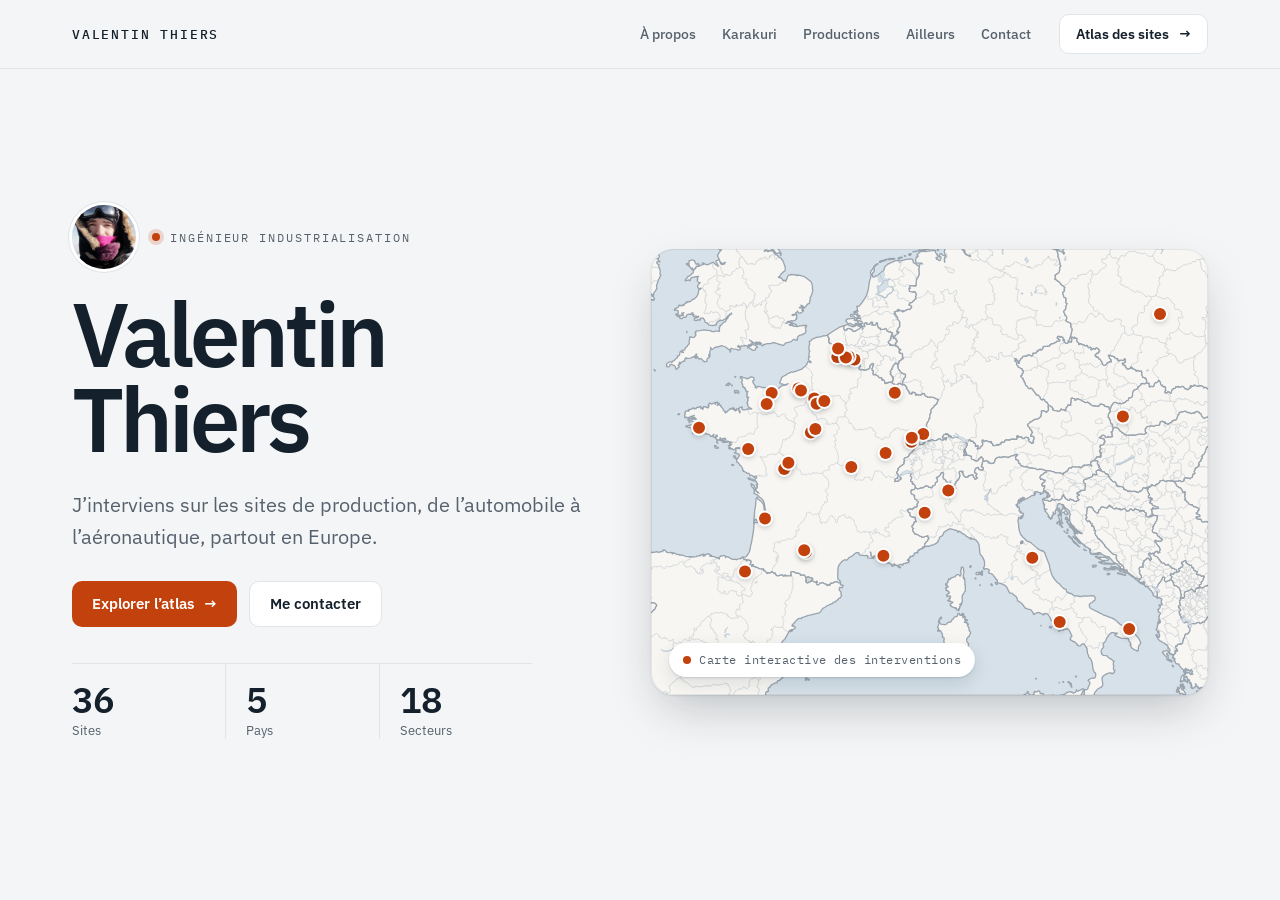
==== commit 8f8be1cf: "Profil : résumés dépliables, défilement d'Ailleurs, fiches Montagne et CV sur demande - Ailleurs : d" ====
--- a/index.html
+++ b/index.html
@@ -19,7 +19,7 @@
     <nav class="nav" aria-label="Pages">
       <button class="nav-menu" id="nav-menu" type="button" aria-expanded="false" aria-controls="nav-links">Menu</button>
       <div class="nav-links" id="nav-links"></div>
-      <a class="btn-2" href="atlas.html" aria-label="Atlas des sites">Atlas<span class="hide-sm">&nbsp;des sites</span> <span aria-hidden="true">→</span></a>
+      <a class="btn-2" href="atlas.html" aria-label="Atlas des sites"><span>Atlas<span class="hide-sm"> des sites</span></span><span aria-hidden="true">→</span></a>
     </nav>
   </div>
   <span class="prog" id="prog" aria-hidden="true"></span>
@@ -86,6 +86,7 @@
             <h2 class="q-title" id="qm-title"></h2>
             <p class="q-sub" id="qm-sub"></p>
           </div>
+          <div class="q-fiches" id="qm-fiches"></div>
         </article>
 
         <article class="quad q-charp" id="q-charp">
--- a/app/profil.css
+++ b/app/profil.css
@@ -33,8 +33,8 @@
 .btn:hover { filter: brightness(1.08); }
 .btn-2 { border: 1px solid var(--line); background: var(--panel); }
 .btn-2:hover { background: var(--hover); }
-.btn span, .btn-2 span { transition: transform .2s; }
-.btn:hover span, .btn-2:hover span { transform: translateX(3px); }
+.btn span[aria-hidden="true"], .btn-2 span[aria-hidden="true"] { transition: transform .2s; }
+.btn:hover span[aria-hidden="true"], .btn-2:hover span[aria-hidden="true"] { transform: translateX(3px); }
 
 /* ---------- En-tête ---------- */
 .top { position: fixed; top: 0; left: 0; right: 0; z-index: 20; background: color-mix(in srgb, var(--page) 88%, transparent); backdrop-filter: saturate(1.4) blur(12px); -webkit-backdrop-filter: saturate(1.4) blur(12px); border-bottom: 1px solid var(--line); }
@@ -160,6 +160,14 @@
 .q-photos img.on { opacity: 1; transform: none; }
 .q-mont .q-photos::after { content: ''; position: absolute; inset: 0; background: linear-gradient(160deg, rgba(255,255,255,.82) 0%, rgba(255,255,255,.35) 32%, transparent 55%); }
 .q-mont .q-title, .q-mont .q-sub { color: #14202B; }
+/* fiches « sport » posées sur la photo */
+.q-fiches { position: relative; margin-top: auto; margin-bottom: 18px; display: flex; flex-wrap: wrap; gap: 10px; }
+.q-fiche { flex: 0 1 auto; max-width: 100%; display: flex; flex-direction: column; gap: 4px; padding: 12px 14px; border-radius: 12px; color: #14202B;
+  background: rgba(255,255,255,.8); backdrop-filter: blur(10px) saturate(1.2); -webkit-backdrop-filter: blur(10px) saturate(1.2); box-shadow: 0 8px 24px -10px rgba(10,20,30,.35); }
+.q-fiche-sport { font-size: 11px; font-weight: 600; letter-spacing: .14em; text-transform: uppercase; color: var(--accent); }
+.q-fiche-niv { font-size: 14px; font-weight: 600; }
+.q-fiche-k { font-weight: 400; color: #56616D; }
+.q-fiche-phrase { font-size: 13px; line-height: 1.45; font-style: italic; color: #3A4652; text-wrap: balance; }
 .q-dots { position: absolute; left: clamp(24px, 3.2vw, 48px); bottom: 26px; display: flex; gap: 6px; }
 .q-dots i { width: 18px; height: 3px; border-radius: 2px; background: rgba(255,255,255,.55); box-shadow: 0 0 0 1px rgba(0,0,0,.08); transition: background-color .4s, width .4s; }
 .q-dots i.on { width: 30px; background: #fff; }
@@ -256,18 +264,48 @@
 .doc .ctx { padding-top: 5px; line-height: 1.6; }
 .doc > div { display: flex; flex-direction: column; gap: 8px; }
 .doc .act { padding-top: 2px; align-items: flex-start; }
+/* résumé dépliable (Productions) */
+.doc.has-res { cursor: pointer; }
+.doc.has-res:hover h3 { color: var(--accent); }
+.doc h3 { transition: color .2s; }
+.doc-toggle { padding: 0; border: 0; background: none; color: inherit; font: inherit; letter-spacing: inherit; text-align: left; cursor: pointer; }
+.doc-toggle:focus-visible { outline: 2px solid #2563EB; outline-offset: 3px; border-radius: 4px; }
+.resume { display: grid; grid-template-rows: 0fr; transition: grid-template-rows .5s cubic-bezier(.2,.7,.2,1); cursor: auto; }
+.resume > div { min-height: 0; overflow: hidden; visibility: hidden; transition: visibility 0s .5s; }
+.doc.open .resume { grid-template-rows: 1fr; }
+.doc.open .resume > div { visibility: visible; transition: visibility 0s; }
+.resume p { margin: 0; padding: 10px 0 0 14px; border-left: 2px solid color-mix(in srgb, var(--accent) 45%, transparent); font-size: 14.5px; line-height: 1.65; color: var(--ink); text-wrap: pretty; }
+.resume p + p { padding-top: 8px; }
+.resume p:last-child { padding-bottom: 4px; }
 /* figure en fond de colonne (Productions) : estompée au repos, en pleine opacité au clic */
 .pj-side { display: flex; flex-direction: column; min-height: 100%; }
 .pj-fig { margin: auto 0; position: relative; display: flex; flex-direction: column; align-items: flex-start; gap: 14px; width: calc(100% + 32px); padding: 0; border: 0; background: none; color: inherit; font: inherit; text-align: left; cursor: zoom-in; }
 .pj-fig[aria-pressed="true"] { cursor: zoom-out; }
+/* décalage du bloc drone vers la gauche, dans la marge (ordinateur uniquement).
+   --pj-shift : décalage maximal ; il diminue tout seul sur les écrans plus étroits. */
+@media (min-width: 961px) {
+  .pj-fig { --pj-shift: 96px; margin-left: calc(-1 * min(var(--pj-shift), max(0px, (100vw - 1264px) / 2 + 24px))); }
+}
 .pj-fig img { width: 100%; height: auto; mix-blend-mode: multiply; opacity: .24; filter: grayscale(1); transform: rotate(-6deg) scale(.96); transform-origin: 20% 80%;
   transition: opacity .8s ease, filter .8s ease, transform 1s cubic-bezier(.2,.7,.2,1); user-select: none; }
 .pj-fig[aria-pressed="true"] img { opacity: 1; filter: none; transform: rotate(0) scale(1.12); }
+/* secousse régulière tant que la figure n'est pas révélée, pour inviter au clic :
+   le drone se soulève, oscille et s'éclaircit brièvement (0.24 = son opacité au repos) */
+.page.on .pj-fig:not([aria-pressed="true"]) img { animation: fig-nudge 6s ease-in-out 1.5s infinite; }
+@keyframes fig-nudge {
+  0%, 76%, 100% { rotate: 0deg; translate: 0 0; opacity: .24; }
+  79% { rotate: 10deg; translate: 0 -14px; opacity: .6; }
+  83% { rotate: -8deg; translate: 0 -6px; opacity: .6; }
+  87% { rotate: 6deg; translate: 0 -10px; opacity: .55; }
+  91% { rotate: -3deg; translate: 0 -2px; opacity: .4; }
+  95% { rotate: 1deg; translate: 0 0; opacity: .3; }
+}
 .pj-cap { display: flex; flex-direction: column; gap: 3px; }
 .pj-num { font-size: 11px; letter-spacing: .14em; text-transform: uppercase; color: var(--muted); }
 .pj-cap b { font-size: 16px; font-weight: 600; letter-spacing: -.01em; }
 .pj-cap b, .pj-cap > span:last-child { opacity: 0; transform: translateY(-6px); transition: opacity .5s ease .2s, transform .6s cubic-bezier(.2,.7,.2,1) .2s; }
-.pj-cap > span:last-child { font-size: 13.5px; line-height: 1.45; color: var(--muted); }
+.pj-cap > span:last-child { font-size: 13.5px; line-height: 1.45; color: var(--muted); white-space: pre-line; }   /* respecte les 
+ de la légende */
 .pj-fig[aria-pressed="true"] .pj-cap b, .pj-fig[aria-pressed="true"] .pj-cap > span:last-child { opacity: 1; transform: none; }
 .pj-fig:focus-visible { outline: 2px solid #2563EB; outline-offset: 4px; border-radius: 8px; }
 :root[data-theme="dark"] .pj-fig img { mix-blend-mode: screen; filter: grayscale(1) invert(1); }
@@ -278,23 +316,32 @@
 .away .sec { position: relative; }
 .away .sec-label { color: rgba(242,244,246,.6); }
 .away-bgs, .away-shade { position: absolute; inset: 0; z-index: -1; }
-.away-bg { position: absolute; inset: 0; background: var(--img) center / cover no-repeat; opacity: 0; transform: scale(1.06); transition: opacity 1s ease, transform 6s cubic-bezier(.2,.7,.2,1); }
+.away-bg { position: absolute; inset: 0; background: var(--img) center / cover no-repeat; opacity: 0; transform: scale(1.06); transition: opacity 2.2s ease-in-out, transform 8s cubic-bezier(.2,.7,.2,1); }
 .away-bg.on { opacity: 1; transform: none; }
 .away-shade { background: linear-gradient(90deg, rgba(9,14,19,.92) 0%, rgba(9,14,19,.78) 42%, rgba(9,14,19,.42) 100%), linear-gradient(0deg, rgba(9,14,19,.55), transparent 40%); }
 .away-intro { margin: 0; max-width: 32em; font-size: clamp(18px, 1.7vw, 22px); line-height: 1.5; color: rgba(242,244,246,.78); text-wrap: pretty; }
 .away-grid { display: grid; grid-template-columns: minmax(0, 1fr) 280px; gap: 56px; align-items: center; }
 .away-list { margin: 0; padding: 0; list-style: none; display: flex; flex-direction: column; }
-.away-item { width: 100%; display: grid; grid-template-columns: 112px minmax(0, 1fr); align-items: baseline; gap: 4px 20px; padding: 16px 0; border: 0; border-top: 1px solid rgba(255,255,255,.12); background: none; color: inherit; font: inherit; text-align: left; cursor: pointer; opacity: .45; transition: opacity .3s; }
+.away-item { width: 100%; display: grid; grid-template-columns: 112px minmax(0, 1fr); align-items: baseline; gap: 4px 20px; padding: 16px 0; border: 0; border-top: 1px solid rgba(255,255,255,.12); background: none; color: inherit; font: inherit; text-align: left; cursor: pointer; opacity: .45; transition: opacity .9s ease-in-out; }
 .away-list li:last-child .away-item { border-bottom: 1px solid rgba(255,255,255,.12); }
 .away-item:hover, .away-item.on { opacity: 1; }
+.away-list.has-open .away-item:not(.on):hover { opacity: .45; }   /* résumé ouvert : pas de surbrillance au survol */
 .away-item:focus-visible { outline: 2px solid #fff; outline-offset: 2px; }
 .away-year { font-size: 12px; letter-spacing: .1em; color: rgba(242,244,246,.7); }
 .away-item.on .away-year { color: color-mix(in srgb, var(--accent) 65%, #fff); }
 .away-name { font-size: clamp(26px, 3vw, 38px); font-weight: 600; line-height: 1.1; letter-spacing: -.025em; }
-.away-text { grid-column: 2; max-height: 0; overflow: hidden; font-size: 15px; color: rgba(242,244,246,.72); transition: max-height .35s ease, margin .35s ease; }
+.away-text { grid-column: 2; max-height: 0; overflow: hidden; font-size: 15px; color: rgba(242,244,246,.72); transition: max-height .9s ease-in-out, margin .9s ease-in-out; }
 .away-item.on .away-text { max-height: 3em; margin-top: 4px; }
+/* résumé d'un voyage, déroulé au clic sous le pays */
+.away-res { display: grid; grid-template-rows: 0fr; transition: grid-template-rows .6s cubic-bezier(.2,.7,.2,1); }
+.away-res > div { min-height: 0; overflow: hidden; visibility: hidden; transition: visibility 0s .6s; }
+.res-open > .away-res { grid-template-rows: 1fr; }
+.res-open > .away-res > div { visibility: visible; transition: visibility 0s; }
+.away-res p { margin: 0; max-width: 34em; padding: 2px 0 0 132px; font-size: 15px; line-height: 1.65; color: rgba(242,244,246,.84); text-wrap: pretty; }
+.away-res p + p { padding-top: 10px; }
+.away-res p:last-child { padding-bottom: 18px; }
 .away-photo { position: relative; aspect-ratio: 4 / 5; border-radius: 16px; overflow: hidden; box-shadow: 0 30px 60px -20px rgba(0,0,0,.6); background: rgba(255,255,255,.06); }
-.away-photo img { position: absolute; inset: 0; width: 100%; height: 100%; object-fit: cover; opacity: 0; transform: scale(1.04); transition: opacity .6s ease, transform 1.2s cubic-bezier(.2,.7,.2,1); }
+.away-photo img { position: absolute; inset: 0; width: 100%; height: 100%; object-fit: cover; opacity: 0; transform: scale(1.04); transition: opacity 1.6s ease-in-out, transform 2.8s cubic-bezier(.2,.7,.2,1); }
 .away-photo img.on { opacity: 1; transform: none; }
 .away-photo:empty { display: none; }
 
@@ -303,7 +350,7 @@
 .contact .sec { flex: 1; align-content: center; }
 .contact .sec-label { color: var(--band-muted); }
 .contact .sec-body { gap: 28px; }
-.c-title { margin: 0; max-width: 16em; font-size: clamp(34px, 4.6vw, 60px); line-height: 1.05; font-weight: 600; letter-spacing: -.035em; text-wrap: balance; }
+.c-title { margin: 0; white-space: pre-line; max-width: 16em; font-size: clamp(34px, 4.6vw, 60px); line-height: 1.05; font-weight: 600; letter-spacing: -.035em; text-wrap: balance; }
 .c-mail { align-self: flex-start; display: inline-flex; align-items: center; gap: 14px; font-size: clamp(20px, 2.6vw, 32px); font-weight: 500; letter-spacing: -.01em; text-decoration: none; padding-bottom: 6px; background: linear-gradient(var(--accent), var(--accent)) left bottom / 0 2px no-repeat, linear-gradient(var(--band-line), var(--band-line)) left bottom / 100% 2px no-repeat; transition: background-size .35s cubic-bezier(.2,.7,.2,1); overflow-wrap: anywhere; }
 .c-mail:hover { background-size: 100% 2px, 100% 2px; }
 .c-mail span { color: var(--accent); transition: transform .2s; }
@@ -313,6 +360,9 @@
 .c-links a, .c-links span { height: 44px; padding: 0 18px; border-radius: 10px; display: inline-flex; align-items: center; gap: 10px; font-size: 14px; font-weight: 500; text-decoration: none; border: 1px solid var(--band-line); color: var(--band-ink); transition: background-color .15s, border-color .15s; }
 .c-links a:hover { background: rgba(255,255,255,.06); border-color: var(--band-muted); }
 .c-links svg { flex: none; color: var(--band-muted); }
+.c-links a.c-cv { border-color: color-mix(in srgb, var(--accent) 70%, transparent); }
+.c-links a.c-cv svg { color: color-mix(in srgb, var(--accent) 65%, #fff); }
+.c-links a.c-cv:hover { background: color-mix(in srgb, var(--accent) 18%, transparent); border-color: var(--accent); }
 .c-note { margin: 0; font-size: 12px; letter-spacing: .1em; text-transform: uppercase; color: var(--band-muted); }
 .c-note:empty { display: none; }
 
@@ -332,6 +382,7 @@
   .page, .page.on { transition: none !important; }
   *, *::before, *::after { animation-duration: .01ms !important; animation-delay: 0s !important; animation-iteration-count: 1 !important; transition-duration: .01ms !important; }
   .mini-dot::after { display: none; }
+  .page.on .pj-fig img { animation: none; }
 }
 
 /* ---------- Écrans étroits ---------- */
@@ -396,5 +447,7 @@
   .away-list { gap: 10px; }
   .away-item, .away-list li:last-child .away-item { position: relative; overflow: hidden; isolation: isolate; min-height: 150px; align-content: end; grid-template-columns: minmax(0, 1fr); padding: 18px; border: 0; border-radius: 14px; opacity: 1; background: #1B232C var(--img) center / cover no-repeat; }
   .away-item::before { content: ''; position: absolute; inset: 0; z-index: -1; background: linear-gradient(0deg, rgba(9,14,19,.85), rgba(9,14,19,.25)); }
+  .away-res p { padding: 12px 4px 0; max-width: none; }
+  .away-res p:last-child { padding-bottom: 8px; }
   .away-item .away-text { grid-column: 1; max-height: none; margin-top: 2px; }
 }
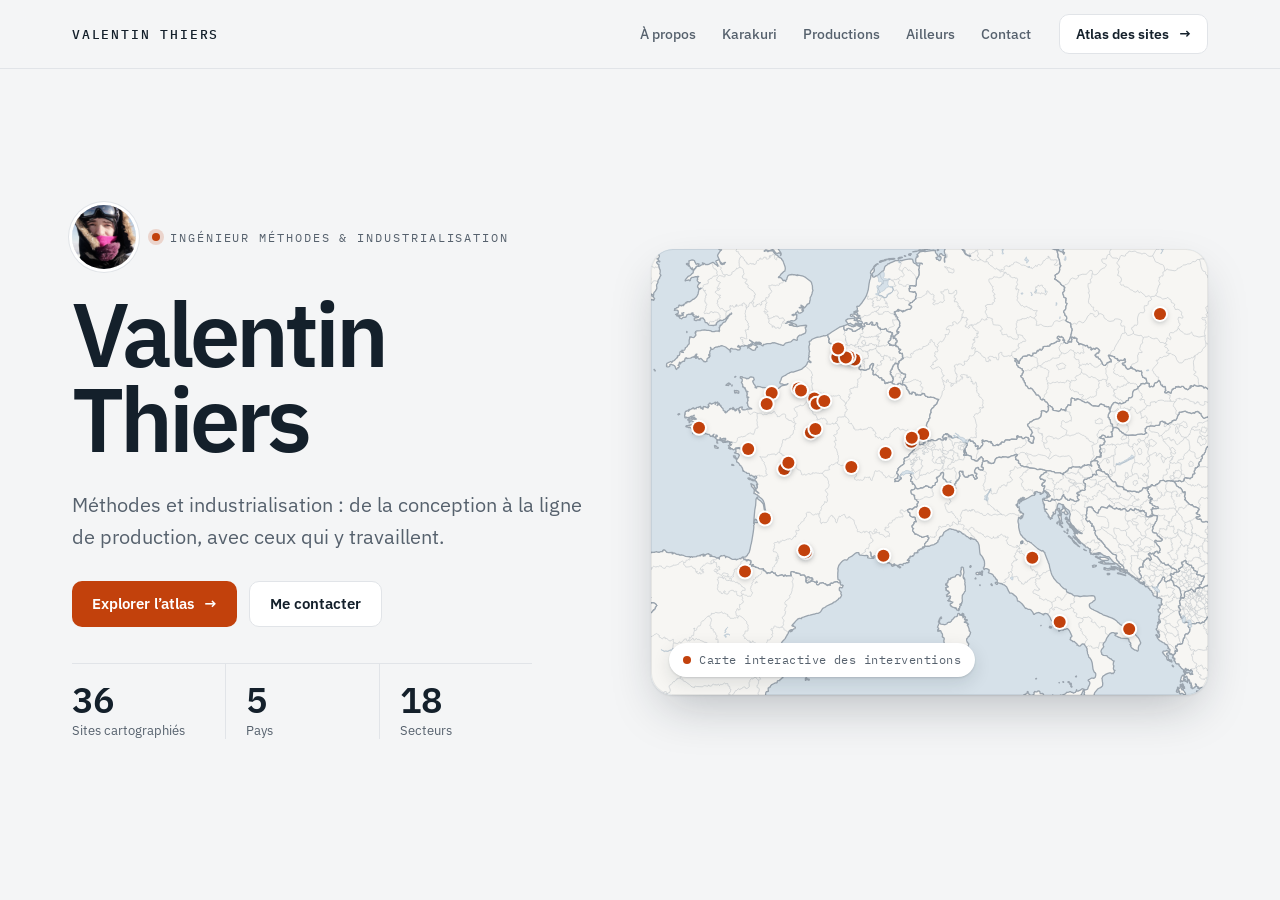
==== commit 0ae795c0: "Profil : retouches de candidature et nouveau quadrant Code & IA - Accueil : accroche centrée sur le " ====
--- a/index.html
+++ b/index.html
@@ -45,7 +45,7 @@
             <a class="btn-2" href="#/contact" id="cta-contact">Me contacter</a>
           </div>
           <dl class="stats">
-            <div><dt>Sites</dt><dd id="st-sites">0</dd></div>
+            <div><dt>Sites cartographiés</dt><dd id="st-sites">0</dd></div>
             <div><dt>Pays</dt><dd id="st-countries">0</dd></div>
             <div><dt>Secteurs</dt><dd id="st-sectors">0</dd></div>
           </dl>
@@ -104,9 +104,16 @@
             <h2 class="q-title" id="qd-title"></h2>
             <p class="q-sub" id="qd-sub"></p>
           </div>
-          <div class="term">
-            <div class="term-bar mono" aria-hidden="true"><i></i><i></i><i></i><span>valentin@atlas : ~/fun-projects</span></div>
-            <div class="term-body mono" id="qd-term"></div>
+          <div class="q-now" id="qd-now">
+            <div class="q-now-head">
+              <p class="q-k mono">Aujourd’hui<span class="caret" aria-hidden="true"></span></p>
+              <ul class="q-skills mono" id="qd-skills" aria-label="Langages et outils"></ul>
+            </div>
+            <div class="q-projs" id="qd-projs"></div>
+          </div>
+          <div class="q-arch" id="qd-arch">
+            <p class="q-k mono" id="qd-arch-k"></p>
+            <div class="q-arch-list mono" id="qd-progs"></div>
           </div>
         </article>
       </div>
@@ -193,6 +200,7 @@
 <script src="mon-profil.js"></script>
 <script src="app/retro/tk-colors.js"></script>
 <script src="app/retro/sources.js"></script>
+<script src="app/retro/sources-vba.js"></script>
 <script src="app/retro/retro.js"></script>
 <script src="app/profil.js"></script>
 </body>
--- a/app/profil.css
+++ b/app/profil.css
@@ -189,24 +189,56 @@
   color: #F2F4F6; background: rgba(14,10,6,.55); border: 1px solid rgba(242,244,246,.35); backdrop-filter: blur(4px); -webkit-backdrop-filter: blur(4px); }
 .habs li::before { content: ''; width: 5px; height: 5px; border-radius: 50%; background: #F08A5D; }
 
-/* Code & IA : terminal */
+/* Code & IA : projets récents (fenêtre rétro : vidéo + source), compétences, puis archives */
 .q-code { background: #0E151C; color: #E6EDF3; }
 .q-code .q-sub { color: #8B98A5; }
-.term { flex: 1; min-height: 0; display: flex; flex-direction: column; border-radius: 10px; overflow: hidden; background: #070B0F; box-shadow: 0 0 0 1px #1E2934, 0 20px 40px -20px rgba(0,0,0,.7); }
-.term-bar { flex: none; display: flex; align-items: center; gap: 6px; height: 30px; padding: 0 12px; background: #141C24; font-size: 11.5px; color: #8B98A5; }
-.term-bar i { width: 10px; height: 10px; border-radius: 50%; background: #2B3640; }
-.term-bar i:first-child { background: #F26B5B; } .term-bar i:nth-child(2) { background: #F5BE4F; } .term-bar i:nth-child(3) { background: #5BC160; }
-.term-bar span { margin-left: 8px; }
-.term-body { flex: 1; min-height: 0; overflow: auto; padding: 14px 16px; font-size: 13px; line-height: 1.7; scrollbar-width: thin; }
-.term-body .ln { display: block; white-space: pre-wrap; }
-.term-body .p { color: #5BC160; }
-.term-body .cm { color: #6E7C8A; }
-.term-run { display: grid; grid-template-columns: auto auto 1fr; gap: 12px; width: 100%; margin: 2px 0; padding: 4px 8px; border: 0; border-radius: 6px; background: none; color: #E6EDF3; font: inherit; text-align: left; cursor: pointer; transition: background-color .15s; }
-.term-run:hover, .term-run:focus-visible { background: rgba(240,138,93,.14); outline: none; }
-.term-run .go-ico { color: #F08A5D; }
-.term-run .f { color: #F5BE4F; }
-.term-run .d { color: #8B98A5; overflow: hidden; text-overflow: ellipsis; white-space: nowrap; }
-.term-run:hover .d::after { content: '  → lancer'; color: #F08A5D; }
+.q-k { display: flex; align-items: center; gap: 8px; margin: 0; font-size: 11px; letter-spacing: .16em; text-transform: uppercase; color: #8B98A5; white-space: nowrap; }
+.q-k .caret { width: .55em; height: 1.05em; background: #F08A5D; }
+.q-now { margin: auto 0; display: flex; flex-direction: column; gap: 12px; }
+/* « Aujourd'hui ▌ Python · JavaScript · … » sur une seule ligne */
+.q-now-head { display: flex; flex-wrap: wrap; align-items: center; gap: 6px 16px; }
+.q-skills { margin: 0; padding: 0; list-style: none; display: flex; flex-wrap: wrap; gap: 4px 0; font-size: 11px; letter-spacing: .12em; text-transform: uppercase; color: #C9D2DB; }
+.q-skills li + li::before { content: '·'; margin: 0 10px; color: #F08A5D; }
+.q-projs { display: flex; flex-direction: column; gap: 14px; }
+.q-proj { display: grid; grid-template-columns: minmax(0, 1fr) auto; grid-template-areas: 'txt img'; gap: 20px; align-items: start; padding-top: 14px; border-top: 1px solid #2A3743; }
+.q-proj-txt { grid-area: txt; min-width: 0; }
+.q-proj-t { margin: 0; font-size: clamp(20px, 1.8vw, 26px); font-weight: 600; letter-spacing: -.025em; line-height: 1.1; }
+.q-proj-t .mono { margin-left: 4px; font-size: 11px; font-weight: 600; letter-spacing: .12em; vertical-align: middle; color: #F08A5D; }
+.q-proj-d { margin: 6px 0 0; max-width: 34em; font-size: 13px; line-height: 1.45; color: #8B98A5; }
+.q-proj-act { display: flex; flex-wrap: wrap; gap: 8px; margin-top: 12px; }
+.q-btn { display: inline-flex; align-items: center; gap: 7px; height: 28px; padding: 0 12px; border: 1px solid #3A4A59; border-radius: 3px; background: none; color: #E6EDF3; font-size: 11px; letter-spacing: .08em; text-transform: uppercase; text-decoration: none; cursor: pointer; transition: background-color .15s, border-color .15s; }
+.q-btn span { font-size: 9px; color: #F08A5D; }
+.q-btn:hover, .q-btn:focus-visible { border-color: #F08A5D; background: rgba(240,138,93,.10); outline: none; }
+.q-proj-img { grid-area: img; position: relative; width: clamp(150px, 14vw, 210px); aspect-ratio: 16 / 9; padding: 0; border: 1px solid #2A3743; border-radius: 4px; overflow: hidden; background: #000; cursor: pointer; }
+.q-proj-img img { display: block; width: 100%; height: 100%; object-fit: cover; object-position: 60% 30%; opacity: .8; transition: opacity .2s; }
+.q-proj-img .go { position: absolute; inset: 0; width: 34px; height: 34px; margin: auto; display: grid; place-items: center; border-radius: 50%; font-size: 11px; color: #F08A5D; background: rgba(14,21,28,.8); transition: background-color .2s, color .2s; }
+.q-proj-img:hover img, .q-proj-img:focus-visible img { opacity: 1; }
+.q-proj-img:hover .go, .q-proj-img:focus-visible .go { background: #F08A5D; color: #0E151C; }
+.q-proj-img:focus-visible { outline: 2px solid #F08A5D; outline-offset: 2px; }
+/* archives : une ligne (libellé + programmes, description en infobulle) ; liste détaillée sur téléphone */
+.q-arch { display: flex; flex-wrap: wrap; align-items: center; gap: 8px 14px; }
+.q-arch-list { display: flex; flex-wrap: wrap; gap: 8px; }
+.q-run { display: inline-grid; grid-template-columns: auto auto; align-items: baseline; gap: 10px; padding: 6px 12px; border: 1px solid #2A3743; border-radius: 3px; background: none; color: #E6EDF3; font: inherit; font-size: 12px; text-align: left; cursor: pointer; transition: background-color .15s, border-color .15s; }
+.q-run:hover, .q-run:focus-visible { border-color: #F08A5D; background: rgba(240,138,93,.10); outline: none; }
+.q-run .go { font-size: 9px; color: #F08A5D; }
+.q-run .d { display: none; color: #8B98A5; }
+/* écrans peu hauts : espacements resserrés, description sur 2 lignes */
+@media (max-height: 860px) and (min-width: 961px) {
+  .q-code { gap: 12px; padding-bottom: 22px; }
+  .q-now { gap: 10px; }
+  .q-proj { padding-top: 10px; }
+  .q-proj-d { display: -webkit-box; -webkit-box-orient: vertical; -webkit-line-clamp: 2; overflow: hidden; }
+  .q-proj-act { margin-top: 8px; }
+}
+@media (max-width: 640px) {
+  .q-proj { grid-template-columns: minmax(0, 1fr); grid-template-areas: 'img' 'txt'; gap: 12px; }
+  .q-proj-img { width: 100%; }
+  .q-arch { display: block; }
+  .q-arch .q-k { margin-bottom: 10px; }
+  .q-arch-list { display: block; border-top: 1px solid #1E2934; }
+  .q-run { display: grid; grid-template-columns: 12px minmax(0, 1fr); row-gap: 2px; width: 100%; padding: 8px 6px; border: 0; border-bottom: 1px solid #1E2934; border-radius: 0; }
+  .q-run .d { display: block; grid-column: 2; }
+}
 .caret { display: inline-block; width: .6em; height: 1.1em; vertical-align: -2px; background: #E6EDF3; animation: blink 1s steps(1) infinite; }
 @keyframes blink { 50% { opacity: 0; } }
 
--- a/app/retro/retro.css
+++ b/app/retro/retro.css
@@ -91,6 +91,10 @@
 @media (pointer: coarse) { .sn-pad { display: grid; } }
 .rw-shader .tk-canvas { width: 550px; background: #f0f0f0; cursor: pointer; }
 .rw-view .tk-canvas.fr { width: min(520px, calc(100vw - 40px), calc(100vh - 160px)); image-rendering: auto; }
+/* Projet récent : vidéo 16:9 et code plus large (lignes VBA longues) */
+.rw-projet .rw-body { padding: 4px; }
+.rw-projet video { display: block; width: min(960px, calc(100vw - 40px), calc((100vh - 110px) * 16 / 9)); aspect-ratio: 16 / 9; background: #000; box-shadow: inset 1px 1px #808080; }
+.rw-projet .rw-srcp { width: min(960px, calc(100vw - 24px)); }
 
 /* ---- Téléphone : fenêtres principales en pleine largeur ---- */
 @media (max-width: 640px) {
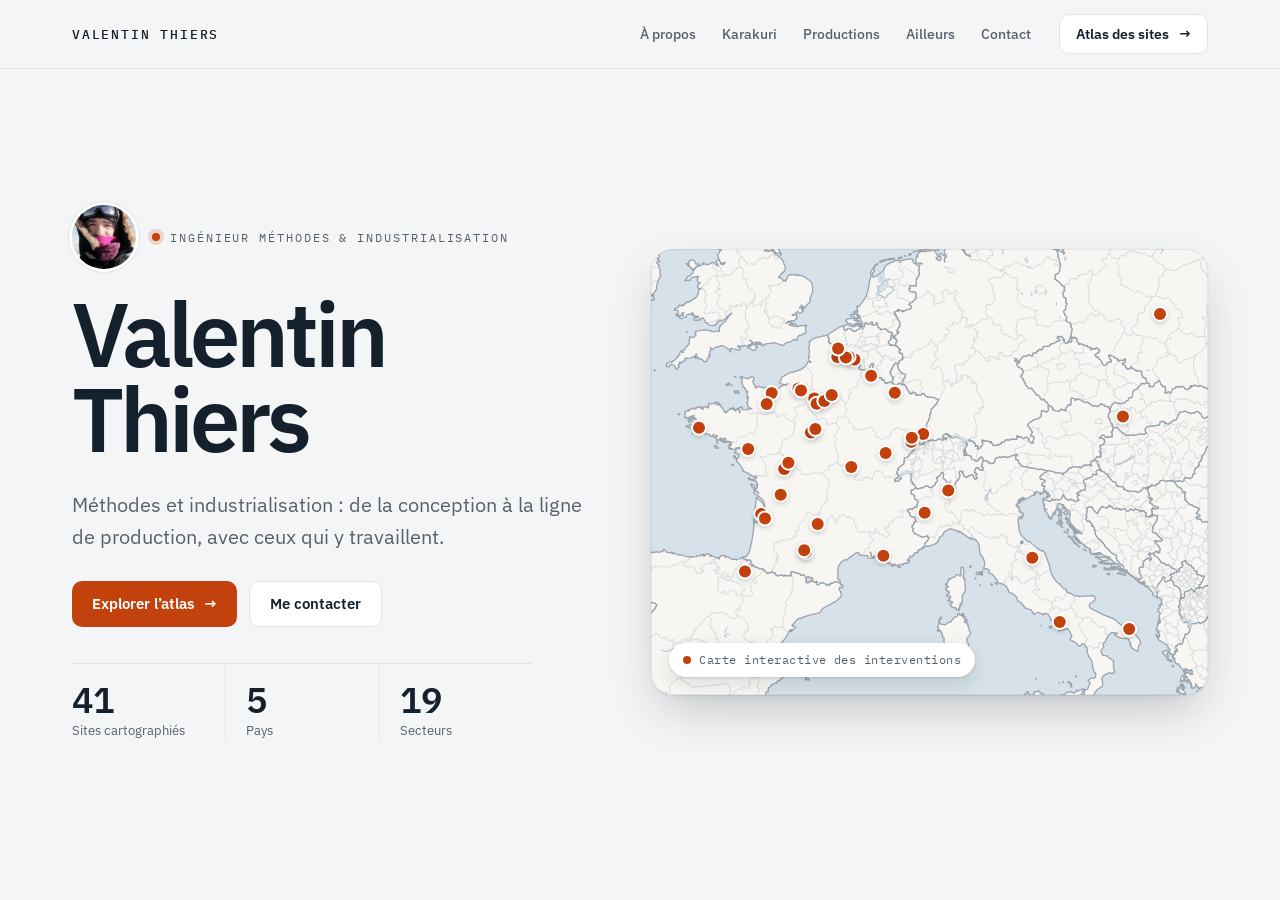
==== commit cf9095c0: "Profil : Butée de molette en bout de page et repère de changement de page Co-Authored-By: Claude Opu" ====
--- a/index.html
+++ b/index.html
@@ -106,7 +106,7 @@
           </div>
           <div class="q-now" id="qd-now">
             <div class="q-now-head">
-              <p class="q-k mono">Aujourd’hui<span class="caret" aria-hidden="true"></span></p>
+              <p class="q-k mono">Technologies<span class="caret" aria-hidden="true"></span></p>
               <ul class="q-skills mono" id="qd-skills" aria-label="Langages et outils"></ul>
             </div>
             <div class="q-projs" id="qd-projs"></div>
@@ -196,12 +196,15 @@
     </div>
   </section>
 </main>
+<!-- Repère de bout de page : apparaît quand la molette bute, se remplit avant de changer de page -->
+<div class="edge" id="edge" aria-hidden="true"><span id="edge-t"></span><span class="edge-bar"></span></div>
 <script src="mes-sites.js"></script>
 <script src="mon-profil.js"></script>
 <script src="app/retro/tk-colors.js"></script>
 <script src="app/retro/sources.js"></script>
-<script src="app/retro/sources-vba.js"></script>
 <script src="app/retro/retro.js"></script>
+<script src="app/sources-vba.js"></script>
+<script src="app/projet.js"></script>
 <script src="app/profil.js"></script>
 </body>
 </html>
--- a/app/profil.css
+++ b/app/profil.css
@@ -100,6 +100,12 @@
 .page.on { transform: none; opacity: 1; visibility: visible; transition: transform .8s cubic-bezier(.65,0,.25,1), opacity .8s ease, visibility 0s; }
 .page.instant, .page.instant.on { transition: none; }
 .page:focus { outline: none; }
+/* repère de bout de page (molette) */
+.edge { position: fixed; left: 50%; bottom: 22px; z-index: 15; display: flex; flex-direction: column; gap: 6px; padding: 8px 14px 9px; border: 1px solid var(--line); border-radius: 12px; background: var(--panel); color: var(--ink); font-size: 13px; font-weight: 500; white-space: nowrap; box-shadow: 0 6px 20px rgb(0 0 0 / .14); opacity: 0; transform: translate(-50%, 8px); pointer-events: none; transition: opacity .2s, transform .2s; }
+.edge[data-dir="prev"] { bottom: auto; top: 84px; transform: translate(-50%, -8px); }
+.edge.on { opacity: 1; transform: translate(-50%, 0); }
+.edge-bar { height: 3px; border-radius: 3px; background: var(--line); overflow: hidden; }
+.edge-bar::before { content: ''; display: block; height: 100%; background: var(--accent); transform-origin: left; transform: scaleX(var(--f, 0)); transition: transform .15s; }
 .page-in { position: relative; min-height: 100%; display: flex; flex-direction: column; justify-content: center; }
 .page-dark { background: #0E151C; }
 
@@ -191,7 +197,7 @@
 
 /* Code & IA : projets récents (fenêtre rétro : vidéo + source), compétences, puis archives */
 .q-code { background: #0E151C; color: #E6EDF3; }
-.q-code .q-sub { color: #8B98A5; }
+.q-code .q-sub { color: #8B98A5; max-width: none; }
 .q-k { display: flex; align-items: center; gap: 8px; margin: 0; font-size: 11px; letter-spacing: .16em; text-transform: uppercase; color: #8B98A5; white-space: nowrap; }
 .q-k .caret { width: .55em; height: 1.05em; background: #F08A5D; }
 .q-now { margin: auto 0; display: flex; flex-direction: column; gap: 12px; }
@@ -209,7 +215,7 @@
 .q-btn { display: inline-flex; align-items: center; gap: 7px; height: 28px; padding: 0 12px; border: 1px solid #3A4A59; border-radius: 3px; background: none; color: #E6EDF3; font-size: 11px; letter-spacing: .08em; text-transform: uppercase; text-decoration: none; cursor: pointer; transition: background-color .15s, border-color .15s; }
 .q-btn span { font-size: 9px; color: #F08A5D; }
 .q-btn:hover, .q-btn:focus-visible { border-color: #F08A5D; background: rgba(240,138,93,.10); outline: none; }
-.q-proj-img { grid-area: img; position: relative; width: clamp(150px, 14vw, 210px); aspect-ratio: 16 / 9; padding: 0; border: 1px solid #2A3743; border-radius: 4px; overflow: hidden; background: #000; cursor: pointer; }
+.q-proj-img { grid-area: img; position: relative; width: clamp(200px, 14vw, 260px); aspect-ratio: 16 / 9; padding: 0; border: 1px solid #2A3743; border-radius: 4px; overflow: hidden; background: #000; cursor: pointer; }
 .q-proj-img img { display: block; width: 100%; height: 100%; object-fit: cover; object-position: 60% 30%; opacity: .8; transition: opacity .2s; }
 .q-proj-img .go { position: absolute; inset: 0; width: 34px; height: 34px; margin: auto; display: grid; place-items: center; border-radius: 50%; font-size: 11px; color: #F08A5D; background: rgba(14,21,28,.8); transition: background-color .2s, color .2s; }
 .q-proj-img:hover img, .q-proj-img:focus-visible img { opacity: 1; }
@@ -309,6 +315,8 @@
 .resume p { margin: 0; padding: 10px 0 0 14px; border-left: 2px solid color-mix(in srgb, var(--accent) 45%, transparent); font-size: 14.5px; line-height: 1.65; color: var(--ink); text-wrap: pretty; }
 .resume p + p { padding-top: 8px; }
 .resume p:last-child { padding-bottom: 4px; }
+/* Productions : marges verticales resserrées, pour que la liste tienne sans scroll résiduel (ordinateur) */
+@media (min-width: 961px) { #productions .sec { padding-top: 56px; padding-bottom: 56px; } }
 /* figure en fond de colonne (Productions) : estompée au repos, en pleine opacité au clic */
 .pj-side { display: flex; flex-direction: column; min-height: 100%; }
 .pj-fig { margin: auto 0; position: relative; display: flex; flex-direction: column; align-items: flex-start; gap: 14px; width: calc(100% + 32px); padding: 0; border: 0; background: none; color: inherit; font: inherit; text-align: left; cursor: zoom-in; }
@@ -483,3 +491,45 @@
   .away-res p:last-child { padding-bottom: 8px; }
   .away-item .away-text { grid-column: 1; max-height: none; margin-top: 2px; }
 }
+
+/* ---------- Fenêtre « projet » (app/projet.js) : vidéo et code, dans le ton du quadrant Code & IA ---------- */
+.pj-ov { position: fixed; inset: 0; z-index: 1100; display: grid; place-items: center; padding: 24px; background: rgba(6,10,14,.72); backdrop-filter: blur(6px); -webkit-backdrop-filter: blur(6px); animation: pj-fade .2s ease-out; }
+.pj-dlg { width: min(1100px, 100%); max-height: calc(100svh - 48px); display: flex; flex-direction: column; overflow: hidden; border: 1px solid #2A3743; border-radius: 12px; background: #0E151C; color: #E6EDF3; box-shadow: 0 30px 80px -20px rgba(0,0,0,.7); animation: rise .35s cubic-bezier(.2,.7,.2,1); }
+@keyframes pj-fade { from { opacity: 0; } }
+.pj-hd { flex: none; display: flex; align-items: center; gap: 18px; padding: 14px 14px 14px 22px; border-bottom: 1px solid #1E2934; }
+.pj-title { flex: 1; min-width: 0; margin: 0; font-size: 18px; font-weight: 600; letter-spacing: -.02em; white-space: nowrap; overflow: hidden; text-overflow: ellipsis; }
+.pj-title .mono { margin-left: 4px; font-size: 11px; font-weight: 600; letter-spacing: .12em; vertical-align: middle; color: #F08A5D; }
+.pj-tabs { flex: none; display: flex; padding: 3px; border: 1px solid #2A3743; border-radius: 8px; background: #0A1016; }
+.pj-tabs button { height: 28px; padding: 0 14px; border: 0; border-radius: 5px; background: none; color: #8B98A5; font: inherit; font-size: 11px; letter-spacing: .1em; text-transform: uppercase; cursor: pointer; transition: background-color .15s, color .15s; }
+.pj-tabs button span { font-size: 9px; }
+.pj-tabs button:hover { color: #E6EDF3; }
+.pj-tabs button[aria-selected="true"] { background: #1E2934; color: #E6EDF3; }
+.pj-tabs button[aria-selected="true"] span { color: #F08A5D; }
+.pj-tabs button:focus-visible, .pj-x:focus-visible, .pj-dl:focus-visible, .pj-code:focus-visible { outline: 2px solid #F08A5D; outline-offset: 2px; }
+.pj-x { flex: none; width: 34px; height: 34px; display: grid; place-items: center; border: 0; border-radius: 8px; background: none; color: #8B98A5; cursor: pointer; transition: background-color .15s, color .15s; }
+.pj-x:hover { background: #1E2934; color: #E6EDF3; }
+.pj-panel { flex: 1; min-height: 0; }
+.pj-panel[hidden] { display: none; }
+.pj-video { display: grid; place-items: center; background: #000; }
+.pj-video video { display: block; width: 100%; max-height: calc(100svh - 170px); aspect-ratio: 16 / 9; background: #000; }
+.pj-code { display: flex; height: min(720px, calc(100svh - 170px)); overflow: auto; background: #0A1016; scrollbar-width: thin; scrollbar-color: #2A3743 transparent; }
+.pj-code pre { margin: 0; padding: 16px 18px; font: 12.5px/1.6 'IBM Plex Mono', ui-monospace, Consolas, monospace; tab-size: 4; }
+.pj-code .gut { flex: none; position: sticky; left: 0; padding-right: 14px; text-align: right; color: #3E4C5A; background: #0A1016; border-right: 1px solid #1E2934; user-select: none; }
+.pj-code .src { flex: 1; color: #D5DDE5; }
+.pj-code i { font-style: normal; }
+.pj-c { color: #6E7C8A; } .pj-s { color: #A8D5A2; } .pj-k { color: #F08A5D; } .pj-n { color: #F5BE4F; }
+.pj-ft { flex: none; display: flex; align-items: center; justify-content: space-between; gap: 16px; min-height: 48px; padding: 8px 14px 8px 22px; border-top: 1px solid #1E2934; font-size: 11px; letter-spacing: .06em; color: #8B98A5; }
+.pj-dl { flex: none; display: inline-flex; align-items: center; gap: 8px; height: 30px; padding: 0 12px; border: 1px solid #3A4A59; border-radius: 6px; background: none; color: #E6EDF3; font: inherit; letter-spacing: .06em; cursor: pointer; transition: border-color .15s, background-color .15s; }
+.pj-dl[hidden] { display: none; }
+.pj-dl:hover { border-color: #F08A5D; background: rgba(240,138,93,.10); }
+@media (max-width: 640px) {
+  .pj-ov { padding: 0; }
+  .pj-dlg { height: 100svh; max-height: none; border: 0; border-radius: 0; }
+  .pj-hd { flex-wrap: wrap; gap: 10px; padding: 12px 10px 12px 16px; }
+  .pj-tabs { order: 3; width: 100%; } .pj-tabs button { flex: 1; }
+  .pj-video { flex: 1; }
+  .pj-code { flex: 1; height: auto; }
+  .pj-code pre { padding: 12px 10px; font-size: 11.5px; }
+  .pj-ft { flex-wrap: wrap; padding: 8px 12px 12px 16px; }
+}
+@media (prefers-reduced-motion: reduce) { .pj-ov, .pj-dlg { animation: none; } }
--- a/app/retro/retro.css
+++ b/app/retro/retro.css
@@ -91,10 +91,6 @@
 @media (pointer: coarse) { .sn-pad { display: grid; } }
 .rw-shader .tk-canvas { width: 550px; background: #f0f0f0; cursor: pointer; }
 .rw-view .tk-canvas.fr { width: min(520px, calc(100vw - 40px), calc(100vh - 160px)); image-rendering: auto; }
-/* Projet récent : vidéo 16:9 et code plus large (lignes VBA longues) */
-.rw-projet .rw-body { padding: 4px; }
-.rw-projet video { display: block; width: min(960px, calc(100vw - 40px), calc((100vh - 110px) * 16 / 9)); aspect-ratio: 16 / 9; background: #000; box-shadow: inset 1px 1px #808080; }
-.rw-projet .rw-srcp { width: min(960px, calc(100vw - 24px)); }
 
 /* ---- Téléphone : fenêtres principales en pleine largeur ---- */
 @media (max-width: 640px) {
